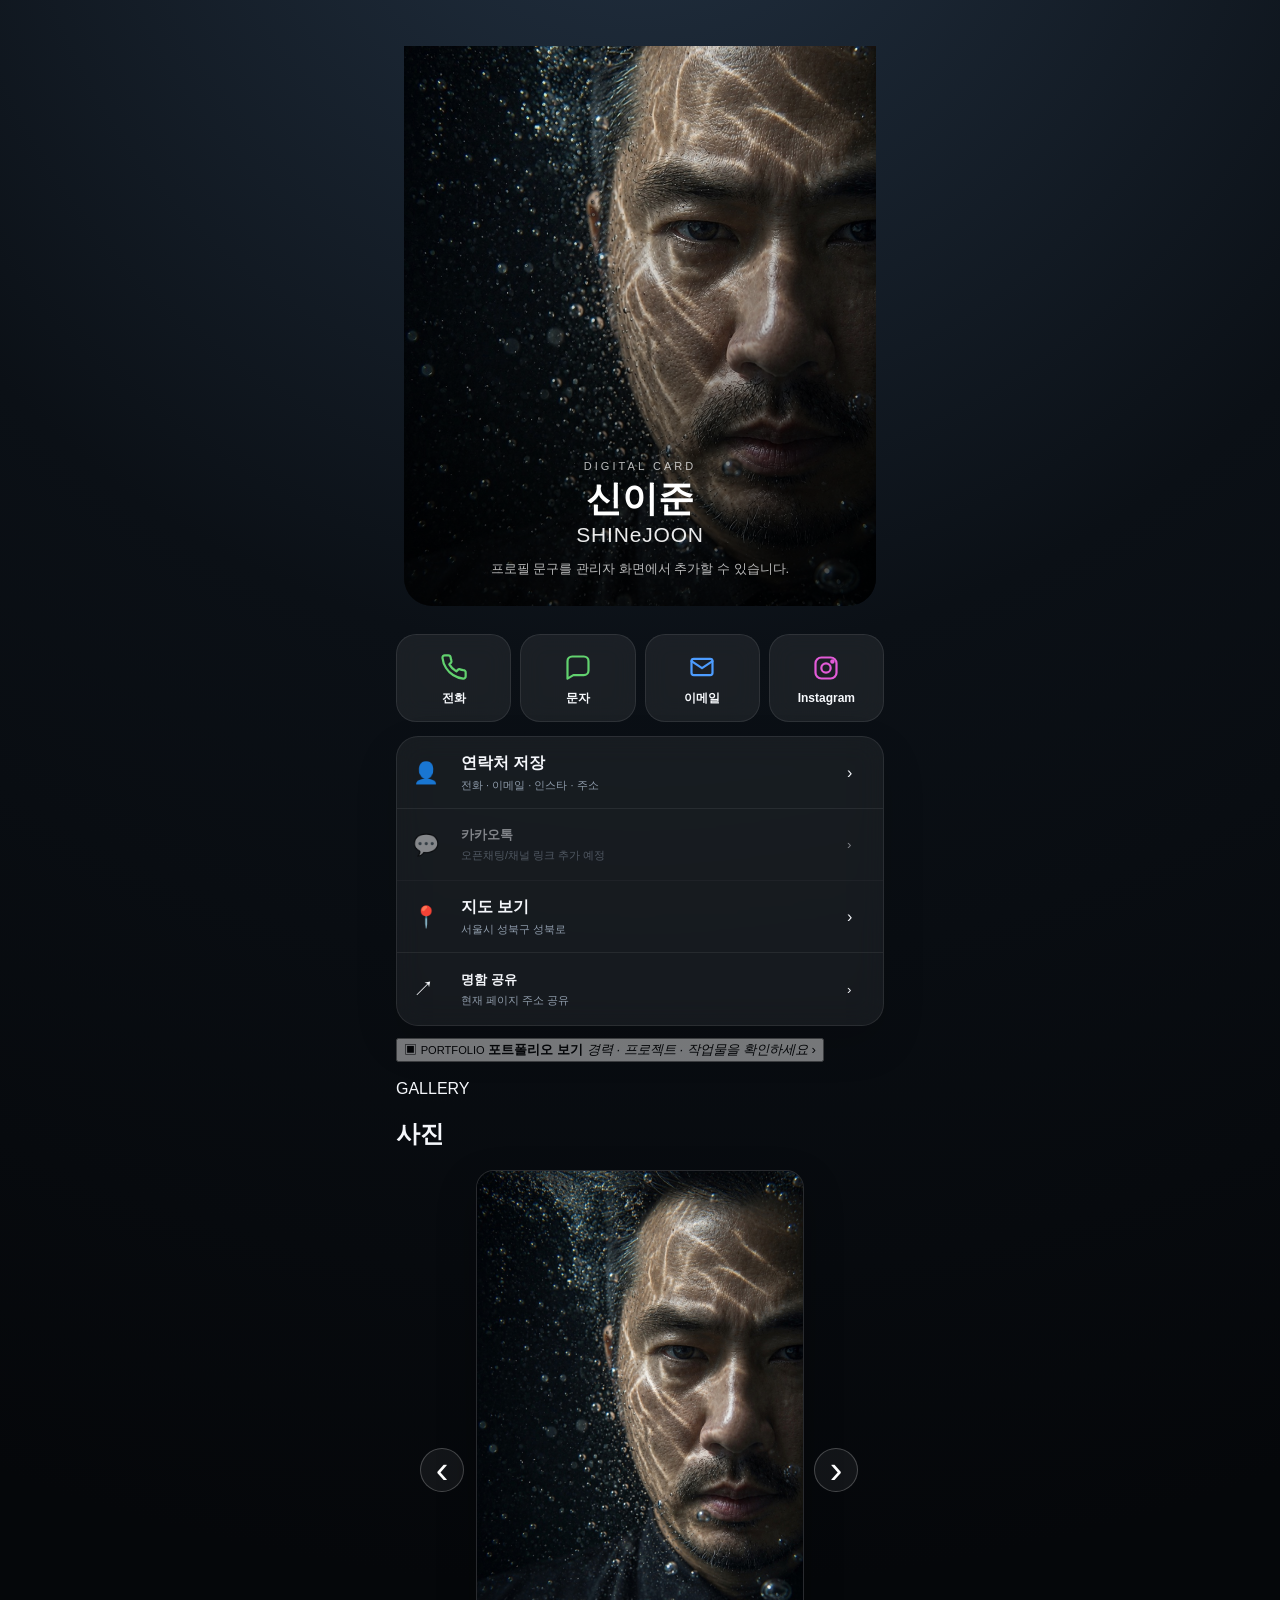
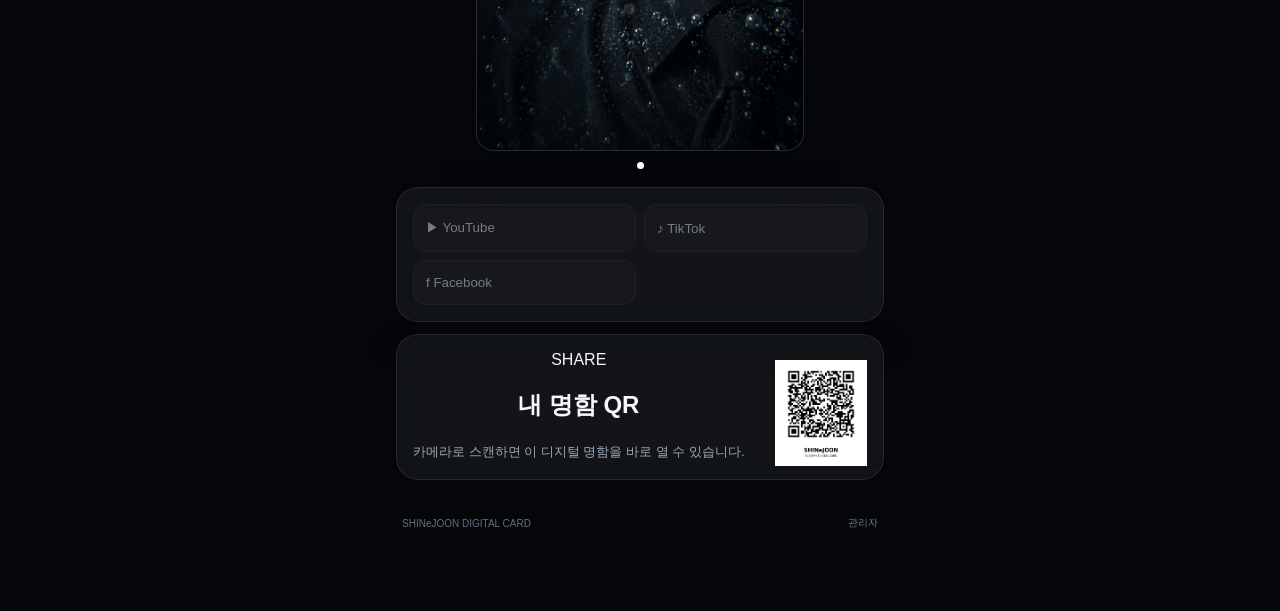
==== index.html @ a38def5a "Update index.html" ====
<!doctype html>
<html lang="ko">
<head>
  <meta charset="utf-8" />
  <meta name="viewport" content="width=device-width,initial-scale=1,viewport-fit=cover" />
  <meta name="theme-color" content="#f5f5f7" />
  <title>SHINeJOON | Digital Card</title>
  <link rel="stylesheet" href="style.css?v=3" />
</head>

<body>
  <main class="shell">

    <!-- HERO -->
    <section class="hero hero-apple">
      <div class="hero-photo">

        <img
          id="profileImage"
          class="profile hero-cover"
          src="profile.jpeg"
          alt="신이준 프로필 사진"
        />

        <div class="hero-overlay"></div>

        <div class="hero-copy">
          <p class="eyebrow">DIGITAL CARD</p>

          <h1 id="displayName">신이준</h1>

          <p id="displaySubName" class="subname">
            SHINeJOON
          </p>

          <p id="displayBio" class="bio">
            프로필 문구를 관리자 화면에서 추가할 수 있습니다.
          </p>
        </div>

      </div>
    </section>


    <!-- QUICK CONTACT -->
    <section class="quick-grid" aria-label="빠른 연락">

      <a class="quick" href="tel:01052227428">
        <span class="quick-icon">
          <svg viewBox="0 0 24 24" aria-hidden="true">
            <path d="M22 16.92v3a2 2 0 0 1-2.18 2 19.79 19.79 0 0 1-8.63-3.07 19.5 19.5 0 0 1-6-6 19.79 19.79 0 0 1-3.07-8.67A2 2 0 0 1 4.11 2h3a2 2 0 0 1 2 1.72c.12.9.33 1.78.62 2.63a2 2 0 0 1-.45 2.11L8 9.73a16 16 0 0 0 6 6l1.27-1.27a2 2 0 0 1 2.11-.45c.85.29 1.73.5 2.63.62A2 2 0 0 1 22 16.92z"/>
          </svg>
        </span>
        <b>전화</b>
      </a>


      <a class="quick" href="sms:01052227428">
        <span class="quick-icon">
          <svg viewBox="0 0 24 24" aria-hidden="true">
            <path d="M21 15a4 4 0 0 1-4 4H8l-5 3V7a4 4 0 0 1 4-4h10a4 4 0 0 1 4 4z"/>
          </svg>
        </span>
        <b>문자</b>
      </a>


      <a class="quick" href="mailto:samuraiscene@gmail.com">
        <span class="quick-icon">
          <svg viewBox="0 0 24 24" aria-hidden="true">
            <rect x="3" y="5" width="18" height="14" rx="2"/>
            <path d="M3 7l9 6 9-6"/>
          </svg>
        </span>
        <b>이메일</b>
      </a>


      <a
        class="quick"
        target="_blank"
        rel="noopener"
        href="https://www.instagram.com/shine_joon"
      >
        <span class="quick-icon">
          <svg viewBox="0 0 24 24" aria-hidden="true">
            <rect x="3" y="3" width="18" height="18" rx="5"/>
            <circle cx="12" cy="12" r="4"/>
            <circle cx="17.5" cy="6.5" r="1"/>
          </svg>
        </span>
        <b>Instagram</b>
      </a>

    </section>


    <!-- MAIN ACTIONS -->
    <section class="card stack">

      <a class="row" href="shinejoon.vcf" download>
        <span class="ico">👤</span>

        <span>
          <b>연락처 저장</b>
          <small>전화 · 이메일 · 인스타 · 주소</small>
        </span>

        <span class="chevron">›</span>
      </a>


      <button
        class="row disabled"
        data-label="카카오톡"
        type="button"
      >
        <span class="ico">💬</span>

        <span>
          <b>카카오톡</b>
          <small>오픈채팅/채널 링크 추가 예정</small>
        </span>

        <span class="chevron">›</span>
      </button>


      <a
        class="row"
        target="_blank"
        rel="noopener"
        href="https://www.google.com/maps/search/?api=1&query=%EC%84%9C%EC%9A%B8%EC%8B%9C+%EC%84%B1%EB%B6%81%EA%B5%AC+%EC%84%B1%EB%B6%81%EB%A1%9C"
      >
        <span class="ico">📍</span>

        <span>
          <b>지도 보기</b>
          <small>서울시 성북구 성북로</small>
        </span>

        <span class="chevron">›</span>
      </a>


      <button
        class="row"
        id="shareBtn"
        type="button"
      >
        <span class="ico">↗︎</span>

        <span>
          <b>명함 공유</b>
          <small>현재 페이지 주소 공유</small>
        </span>

        <span class="chevron">›</span>
      </button>

    </section>


    <!-- PORTFOLIO -->
    <section class="portfolio-section">

      <button
        class="portfolio-cta disabled"
        data-label="포트폴리오"
        type="button"
      >

        <span class="portfolio-icon">
          ▣
        </span>

        <span class="portfolio-copy">
          <small>PORTFOLIO</small>

          <b>포트폴리오 보기</b>

          <em>
            경력 · 프로젝트 · 작업물을 확인하세요
          </em>
        </span>

        <span class="portfolio-arrow">
          ›
        </span>

      </button>

    </section>


    <!-- GALLERY -->
    <section class="gallery-section">

      <div class="section-head">
        <div>
          <span class="section-kicker">
            GALLERY
          </span>

          <h2>사진</h2>
        </div>
      </div>


      <div class="gallery-slider">

        <button
          class="gallery-arrow gallery-prev"
          type="button"
          aria-label="이전 사진"
        >
          ‹
        </button>


        <div class="gallery-frame">

          <img
            id="galleryImage"
            src="profile.jpeg"
            alt="갤러리 사진"
          />

          <div class="gallery-dots">
            <span class="dot active"></span>
          </div>

        </div>


        <button
          class="gallery-arrow gallery-next"
          type="button"
          aria-label="다음 사진"
        >
          ›
        </button>

      </div>

    </section>


    <!-- SNS -->
    <section class="card links">

      <button
        class="mini disabled"
        data-label="YouTube"
        type="button"
      >
        ▶ <span>YouTube</span>
      </button>


      <button
        class="mini disabled"
        data-label="TikTok"
        type="button"
      >
        ♪ <span>TikTok</span>
      </button>


      <button
        class="mini disabled"
        data-label="Facebook"
        type="button"
      >
        f <span>Facebook</span>
      </button>

    </section>


    <!-- QR -->
    <section class="card qr-card">

      <div class="qr-copy">

        <span class="section-kicker">
          SHARE
        </span>

        <h2>내 명함 QR</h2>

        <p class="muted">
          카메라로 스캔하면 이 디지털 명함을 바로 열 수 있습니다.
        </p>

      </div>


      <div
        id="qrBox"
        class="qr-placeholder"
      >

        <img
          src="SHINeJOON_Digital_Card_QR_v2.png"
          alt="SHINeJOON 디지털 명함 QR 코드"
        />

      </div>

    </section>


    <!-- FOOTER -->
    <footer>

      <p>
        SHINeJOON DIGITAL CARD
      </p>

      <a href="admin.html">
        관리자
      </a>

    </footer>

  </main>


  <script src="app.js?v=2"></script>

</body>
</html>
---- style.css ----
*{box-sizing:border-box}html{background:#05070a}body{margin:0;font-family:-apple-system,BlinkMacSystemFont,"Apple SD Gothic Neo","Noto Sans KR",sans-serif;background:radial-gradient(circle at 50% -10%,#233243 0,#0b1016 35%,#05070a 72%);color:#f5f7fb}.shell{width:min(100%,520px);margin:auto;padding:28px 16px 56px}.hero{text-align:center;padding:18px 8px 24px}.profile{width:152px;height:152px;object-fit:cover;border-radius:50%;border:1px solid rgba(255,255,255,.28);box-shadow:0 18px 55px rgba(0,0,0,.5)}.eyebrow{font-size:11px;letter-spacing:.3em;color:#8fa2b6;margin:18px 0 8px}.hero h1{font-size:34px;margin:0;font-weight:800}.subname{font-size:18px;letter-spacing:.04em;margin:4px 0;color:#cbd4df}.bio{font-size:14px;line-height:1.6;color:#9da9b8;margin:12px auto 0;max-width:360px}.quick-grid{display:grid;grid-template-columns:repeat(4,1fr);gap:9px;margin:4px 0 14px}.quick{min-height:78px;text-decoration:none;color:#f7f9fc;background:rgba(255,255,255,.07);border:1px solid rgba(255,255,255,.09);border-radius:18px;display:flex;flex-direction:column;align-items:center;justify-content:center;gap:6px;backdrop-filter:blur(12px)}.quick span{font-size:22px}.quick b{font-size:12px}.card{background:rgba(255,255,255,.055);border:1px solid rgba(255,255,255,.085);border-radius:22px;padding:16px;margin:12px 0;box-shadow:0 18px 42px rgba(0,0,0,.15);backdrop-filter:blur(14px)}.stack{padding:0;overflow:hidden}.row{width:100%;min-height:72px;padding:12px 16px;display:grid;grid-template-columns:38px 1fr 20px;gap:10px;align-items:center;color:#f5f7fb;background:transparent;border:0;border-bottom:1px solid rgba(255,255,255,.07);text-decoration:none;text-align:left}.row:last-child{border-bottom:0}.row small{display:block;margin-top:4px;color:#8e9baa;font-size:11px}.ico{font-size:21px}.disabled{opacity:.48}.section-title{display:flex;gap:8px;align-items:center;margin-bottom:10px}.muted{color:#9ca9b8;font-size:13px;line-height:1.65;margin:0}.gallery{display:grid;grid-template-columns:1.35fr 1fr 1fr;gap:8px}.gallery img,.gallery-add{aspect-ratio:1/1;border-radius:14px;width:100%;object-fit:cover;border:1px solid rgba(255,255,255,.09)}.gallery-add{background:rgba(255,255,255,.035);color:#7e8c9c;font-size:11px;padding:8px}.links{display:grid;grid-template-columns:1fr 1fr;gap:8px}.mini{border:1px solid rgba(255,255,255,.08);background:rgba(255,255,255,.04);color:#e7edf5;border-radius:14px;padding:14px 12px;text-align:left}.qr-card{display:flex;align-items:center;justify-content:space-between;gap:16px}.qr-placeholder{width:92px;height:92px;flex:0 0 92px;border-radius:12px;background:repeating-linear-gradient(45deg,#e9edf2 0 4px,#11161c 4px 8px);display:grid;place-items:center;color:#fff;font-weight:900;text-shadow:0 1px 4px #000}footer{display:flex;align-items:center;justify-content:space-between;color:#647282;font-size:10px;padding:16px 6px}footer a{color:#718296;text-decoration:none}.toast{position:fixed;left:50%;bottom:28px;transform:translateX(-50%);background:#f5f7fb;color:#0b1016;padding:11px 16px;border-radius:999px;font-size:12px;box-shadow:0 12px 32px rgba(0,0,0,.35);z-index:20}
.admin-wrap{width:min(100%,620px);margin:auto;padding:28px 16px 60px}.admin-head{display:flex;align-items:center;justify-content:space-between;margin-bottom:18px}.admin-head a{color:#a9b8c8;text-decoration:none}.form-card{background:#0e141c;border:1px solid #202b37;border-radius:20px;padding:18px}.field{margin-bottom:14px}.field label{display:block;color:#9aabba;font-size:12px;margin-bottom:7px}.field input,.field textarea{width:100%;border:1px solid #263241;background:#090d12;color:#fff;border-radius:12px;padding:13px 14px;font-size:14px}.field textarea{min-height:110px;resize:vertical}.save{width:100%;border:0;border-radius:14px;background:#f5f7fb;color:#06090d;font-weight:800;padding:15px}.notice{font-size:12px;line-height:1.6;color:#8c9aa9;margin-top:14px}
@media(max-width:380px){.shell{padding-left:12px;padding-right:12px}.quick-grid{gap:6px}.quick b{font-size:11px}.profile{width:136px;height:136px}}
.qr-card{
  text-align:center;
}
.qr-placeholder{
  display:flex;
  justify-content:center;
  align-items:center;
  padding:18px 0 6px;
}
.qr-placeholder img{
  display:block;
  width:min(72vw,280px);
  height:auto;
  max-width:100%;
  margin:0 auto;
  border-radius:0;
}
/* ===== NEW GALLERY SLIDER ===== */

.gallery-section{
  margin:18px 0;
  padding:0;
}

.gallery-slider{
  width:100%;
  max-width:440px;
  margin:0 auto;
  display:grid;
  grid-template-columns:46px minmax(0,1fr) 46px;
  align-items:center;
  gap:10px;
}

.gallery-frame{
  width:100%;
  min-width:0;
  text-align:center;
}

.gallery-frame img{
  display:block;
  width:100%;
  height:auto;
  max-height:none;
  object-fit:contain;
  border-radius:18px;
  border:1px solid rgba(255,255,255,.12);
  background:#0b0e12;
  box-shadow:0 16px 38px rgba(0,0,0,.28);
}

.gallery-arrow{
  width:44px;
  height:44px;
  padding:0;
  border-radius:50%;
  border:1px solid rgba(255,255,255,.22);
  background:rgba(255,255,255,.055);
  color:#fff;
  font-size:38px;
  line-height:38px;
  font-weight:300;
  display:flex;
  align-items:center;
  justify-content:center;
  cursor:pointer;
  -webkit-tap-highlight-color:transparent;
}

.gallery-arrow:active{
  transform:scale(.94);
  background:rgba(255,255,255,.12);
}

.gallery-dots{
  display:flex;
  justify-content:center;
  align-items:center;
  gap:8px;
  margin-top:11px;
}

.gallery-dots .dot{
  width:7px;
  height:7px;
  border-radius:50%;
  background:rgba(255,255,255,.28);
}

.gallery-dots .dot.active{
  background:#fff;
}

@media(max-width:380px){
  .gallery-slider{
    grid-template-columns:38px minmax(0,1fr) 38px;
    gap:7px;
  }

  .gallery-arrow{
    width:36px;
    height:36px;
    font-size:31px;
  }
}
/* ===== IOS STYLE HERO ===== */

.hero-ios{
  padding:0;
  margin:0 0 18px;
  text-align:left;
}

.hero-photo{
  position:relative;
  width:100%;
  min-height:560px;
  overflow:hidden;
  border-radius:0 0 28px 28px;
  background:#090b0f;
}

.hero-cover{
  position:absolute;
  inset:0;
  width:100%;
  height:100%;
  object-fit:cover;
  object-position:center 28%;
  border:0;
  border-radius:0;
  box-shadow:none;
}

.hero-overlay{
  position:absolute;
  inset:0;
  background:
    linear-gradient(
      to bottom,
      rgba(0,0,0,.05) 20%,
      rgba(0,0,0,.18) 48%,
      rgba(0,0,0,.76) 100%
    );
}

.hero-copy{
  position:absolute;
  left:24px;
  right:24px;
  bottom:26px;
  z-index:2;
}

.hero-copy .eyebrow{
  margin:0 0 7px;
  color:rgba(255,255,255,.72);
  font-size:11px;
  letter-spacing:.28em;
}

.hero-copy h1{
  margin:0;
  font-size:36px;
  line-height:1.1;
  font-weight:800;
  color:#fff;
}

.hero-copy .subname{
  margin:5px 0 0;
  font-size:21px;
  color:rgba(255,255,255,.92);
}

.hero-copy .bio{
  margin:12px 0 0;
  max-width:100%;
  color:rgba(255,255,255,.72);
  font-size:13px;
}

@media(max-width:380px){
  .hero-photo{
    min-height:510px;
  }

  .hero-copy{
    left:20px;
    right:20px;
    bottom:22px;
  }

  .hero-copy h1{
    font-size:32px;
  }
}
/* ===== IOS STYLE QUICK ICONS ===== */

.quick{
  min-height:88px;
  border-radius:20px;
  background:rgba(255,255,255,.065);
}

.quick-icon{
  width:34px;
  height:34px;
  display:flex;
  align-items:center;
  justify-content:center;
  color:#fff;
  font-size:27px;
  font-weight:300;
  line-height:1;
}

.quick b{
  font-size:12px;
  font-weight:600;
}
.quick-icon svg{
  width:28px;
  height:28px;
  fill:none;
  stroke:currentColor;
  stroke-width:1.9;
  stroke-linecap:round;
  stroke-linejoin:round;
}

.quick:nth-child(1) .quick-icon{color:#62d26f;}
.quick:nth-child(2) .quick-icon{color:#62d26f;}
.quick:nth-child(3) .quick-icon{color:#4d9cff;}
.quick:nth-child(4) .quick-icon{color:#e35bd8;}
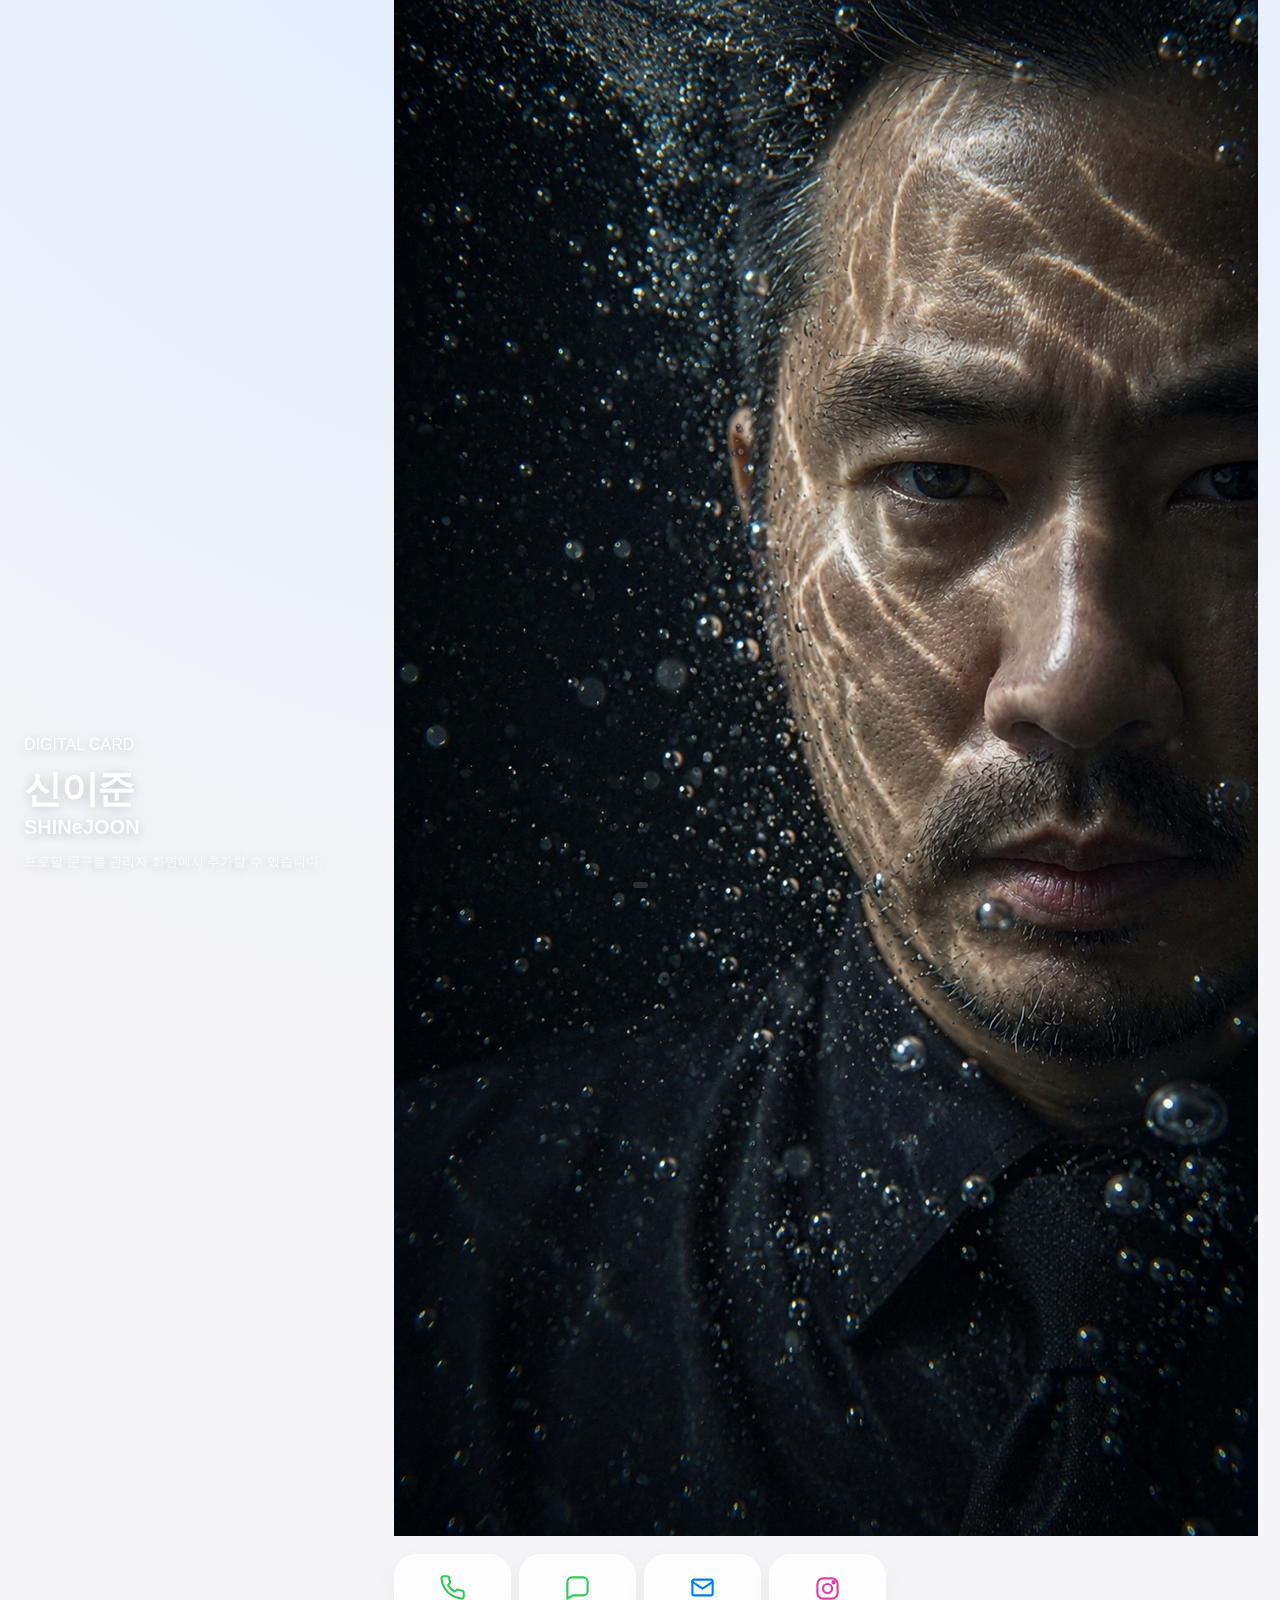
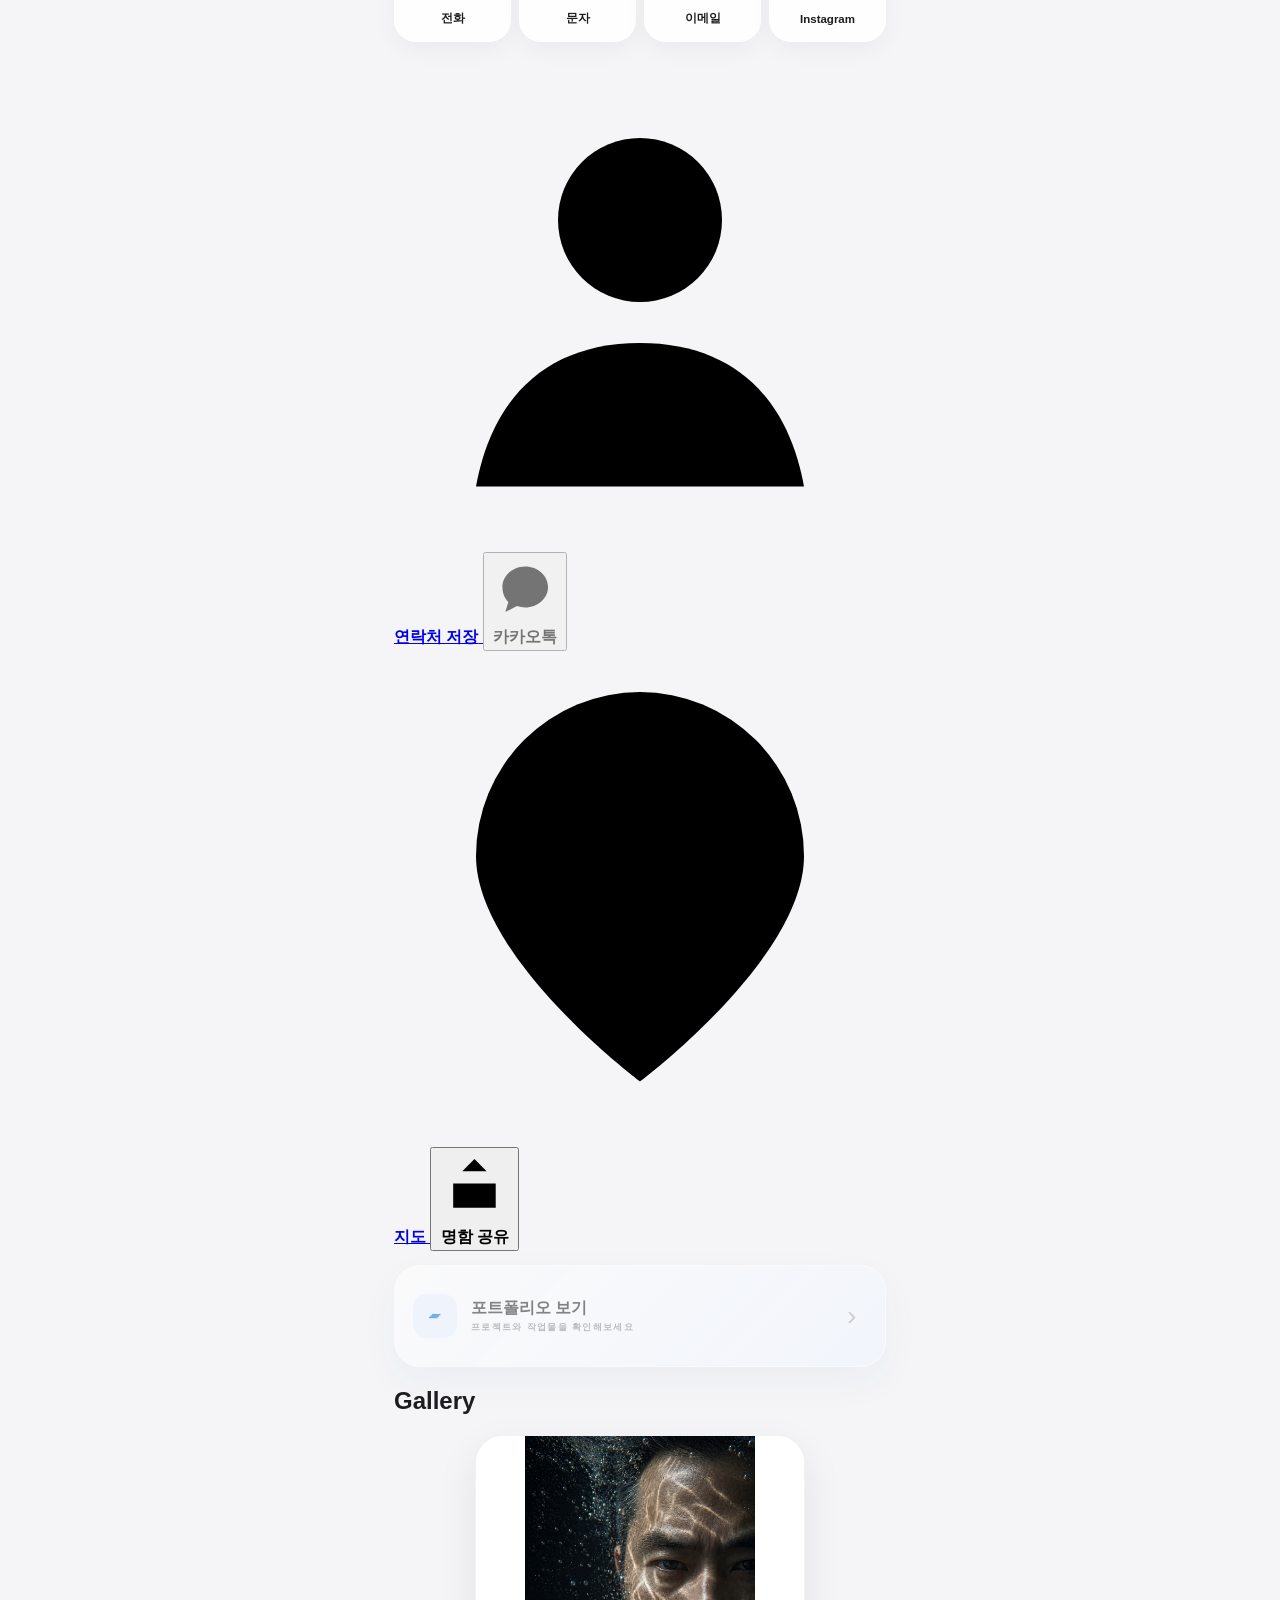
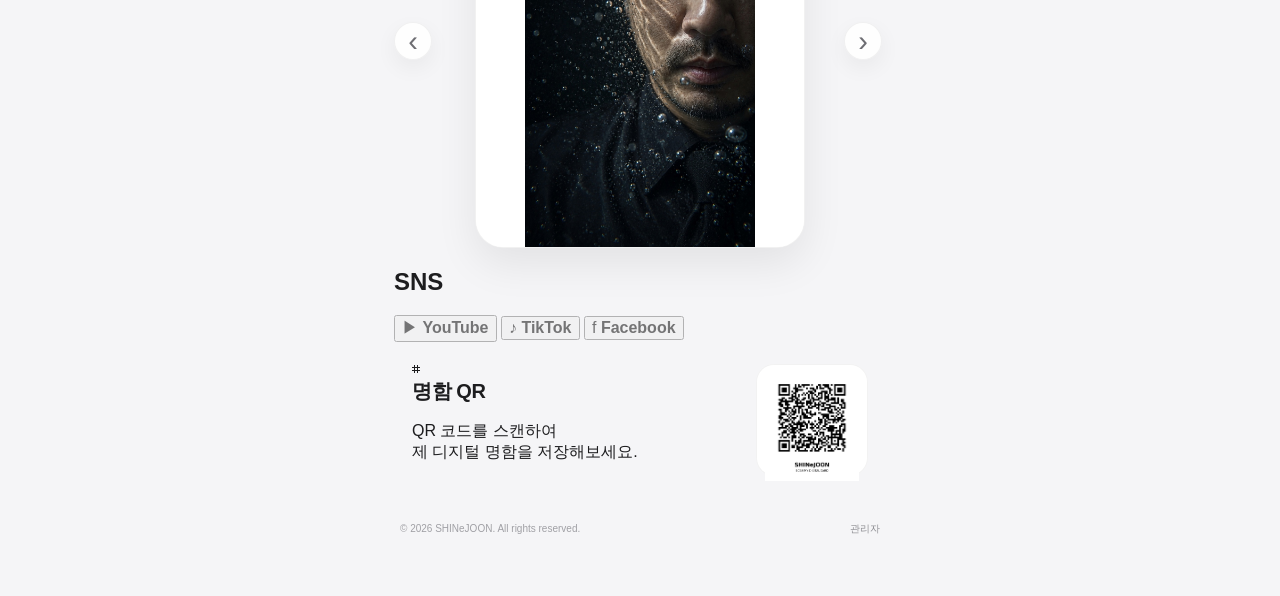
==== commit b79b18cf: "Update index.html" ====
--- a/index.html
+++ b/index.html
@@ -5,46 +5,28 @@
   <meta name="viewport" content="width=device-width,initial-scale=1,viewport-fit=cover" />
   <meta name="theme-color" content="#f5f5f7" />
   <title>SHINeJOON | Digital Card</title>
-  <link rel="stylesheet" href="style.css?v=3" />
+  <link rel="stylesheet" href="style.css?v=4" />
 </head>
 
 <body>
   <main class="shell">
 
-    <!-- HERO -->
-    <section class="hero hero-apple">
-      <div class="hero-photo">
-
-        <img
-          id="profileImage"
-          class="profile hero-cover"
-          src="profile.jpeg"
-          alt="신이준 프로필 사진"
-        />
-
-        <div class="hero-overlay"></div>
-
-        <div class="hero-copy">
-          <p class="eyebrow">DIGITAL CARD</p>
-
-          <h1 id="displayName">신이준</h1>
-
-          <p id="displaySubName" class="subname">
-            SHINeJOON
-          </p>
-
-          <p id="displayBio" class="bio">
-            프로필 문구를 관리자 화면에서 추가할 수 있습니다.
-          </p>
-        </div>
-
-      </div>
-    </section>
-
-
-    <!-- QUICK CONTACT -->
+    <section class="hero-card">
+      <img id="profileImage" class="hero-image" src="profile.jpeg" alt="신이준 프로필 사진" />
+      <div class="hero-wash"></div>
+
+      <div class="hero-copy">
+        <p class="hero-label">DIGITAL CARD</p>
+        <h1 id="displayName">신이준</h1>
+        <p id="displaySubName" class="subname">SHINeJOON</p>
+        <div class="hero-line"></div>
+        <p id="displayBio" class="bio">
+          프로필 문구를 관리자 화면에서 추가할 수 있습니다.
+        </p>
+      </div>
+    </section>
+
     <section class="quick-grid" aria-label="빠른 연락">
-
       <a class="quick" href="tel:01052227428">
         <span class="quick-icon">
           <svg viewBox="0 0 24 24" aria-hidden="true">
@@ -54,7 +36,6 @@
         <b>전화</b>
       </a>
 
-
       <a class="quick" href="sms:01052227428">
         <span class="quick-icon">
           <svg viewBox="0 0 24 24" aria-hidden="true">
@@ -64,7 +45,6 @@
         <b>문자</b>
       </a>
 
-
       <a class="quick" href="mailto:samuraiscene@gmail.com">
         <span class="quick-icon">
           <svg viewBox="0 0 24 24" aria-hidden="true">
@@ -74,7 +54,6 @@
         </span>
         <b>이메일</b>
       </a>
-
 
       <a
         class="quick"
@@ -82,7 +61,7 @@
         rel="noopener"
         href="https://www.instagram.com/shine_joon"
       >
-        <span class="quick-icon">
+        <span class="quick-icon instagram">
           <svg viewBox="0 0 24 24" aria-hidden="true">
             <rect x="3" y="3" width="18" height="18" rx="5"/>
             <circle cx="12" cy="12" r="4"/>
@@ -91,124 +70,78 @@
         </span>
         <b>Instagram</b>
       </a>
-
-    </section>
-
-
-    <!-- MAIN ACTIONS -->
-    <section class="card stack">
-
-      <a class="row" href="shinejoon.vcf" download>
-        <span class="ico">👤</span>
-
-        <span>
-          <b>연락처 저장</b>
-          <small>전화 · 이메일 · 인스타 · 주소</small>
-        </span>
-
-        <span class="chevron">›</span>
-      </a>
-
-
-      <button
-        class="row disabled"
-        data-label="카카오톡"
-        type="button"
-      >
-        <span class="ico">💬</span>
-
-        <span>
-          <b>카카오톡</b>
-          <small>오픈채팅/채널 링크 추가 예정</small>
-        </span>
-
-        <span class="chevron">›</span>
+    </section>
+
+    <section class="utility-card">
+      <a class="utility-item" href="shinejoon.vcf" download>
+        <span class="utility-icon">
+          <svg viewBox="0 0 24 24" aria-hidden="true">
+            <circle cx="12" cy="8" r="4"/>
+            <path d="M4 21c.8-4.4 3.5-7 8-7s7.2 2.6 8 7"/>
+          </svg>
+        </span>
+        <b>연락처 저장</b>
+      </a>
+
+      <button class="utility-item disabled" data-label="카카오톡" type="button">
+        <span class="utility-icon">
+          <svg viewBox="0 0 24 24" aria-hidden="true">
+            <path d="M20 11.2c0 4-3.6 7.2-8 7.2-1 0-2-.2-2.9-.5L5 20l1.1-3.5C4.8 15.2 4 13.3 4 11.2 4 7.2 7.6 4 12 4s8 3.2 8 7.2z"/>
+          </svg>
+        </span>
+        <b>카카오톡</b>
       </button>
 
-
       <a
-        class="row"
+        class="utility-item"
         target="_blank"
         rel="noopener"
         href="https://www.google.com/maps/search/?api=1&query=%EC%84%9C%EC%9A%B8%EC%8B%9C+%EC%84%B1%EB%B6%81%EA%B5%AC+%EC%84%B1%EB%B6%81%EB%A1%9C"
       >
-        <span class="ico">📍</span>
-
-        <span>
-          <b>지도 보기</b>
-          <small>서울시 성북구 성북로</small>
-        </span>
-
-        <span class="chevron">›</span>
-      </a>
-
-
-      <button
-        class="row"
-        id="shareBtn"
-        type="button"
-      >
-        <span class="ico">↗︎</span>
-
-        <span>
-          <b>명함 공유</b>
-          <small>현재 페이지 주소 공유</small>
-        </span>
-
-        <span class="chevron">›</span>
+        <span class="utility-icon">
+          <svg viewBox="0 0 24 24" aria-hidden="true">
+            <path d="M20 10c0 5-8 11-8 11S4 15 4 10a8 8 0 1 1 16 0z"/>
+            <circle cx="12" cy="10" r="2.5"/>
+          </svg>
+        </span>
+        <b>지도</b>
+      </a>
+
+      <button class="utility-item" id="shareBtn" type="button">
+        <span class="utility-icon">
+          <svg viewBox="0 0 24 24" aria-hidden="true">
+            <path d="M12 16V3"/>
+            <path d="M8 7l4-4 4 4"/>
+            <path d="M5 11v8h14v-8"/>
+          </svg>
+        </span>
+        <b>명함 공유</b>
       </button>
-
-    </section>
-
-
-    <!-- PORTFOLIO -->
+    </section>
+
     <section class="portfolio-section">
-
       <button
         class="portfolio-cta disabled"
         data-label="포트폴리오"
         type="button"
       >
-
-        <span class="portfolio-icon">
-          ▣
-        </span>
+        <span class="portfolio-icon">▰</span>
 
         <span class="portfolio-copy">
-          <small>PORTFOLIO</small>
-
           <b>포트폴리오 보기</b>
-
-          <em>
-            경력 · 프로젝트 · 작업물을 확인하세요
-          </em>
-        </span>
-
-        <span class="portfolio-arrow">
-          ›
-        </span>
-
+          <small>프로젝트와 작업물을 확인해보세요</small>
+        </span>
+
+        <span class="portfolio-arrow">›</span>
       </button>
-
-    </section>
-
-
-    <!-- GALLERY -->
-    <section class="gallery-section">
-
-      <div class="section-head">
-        <div>
-          <span class="section-kicker">
-            GALLERY
-          </span>
-
-          <h2>사진</h2>
-        </div>
-      </div>
-
+    </section>
+
+    <section class="gallery-card">
+      <div class="gallery-head">
+        <h2>Gallery</h2>
+      </div>
 
       <div class="gallery-slider">
-
         <button
           class="gallery-arrow gallery-prev"
           type="button"
@@ -217,22 +150,20 @@
           ‹
         </button>
 
-
-        <div class="gallery-frame">
-
-          <img
-            id="galleryImage"
-            src="profile.jpeg"
-            alt="갤러리 사진"
-          />
+        <div class="gallery-stage">
+          <div class="gallery-frame">
+            <img
+              id="galleryImage"
+              src="profile.jpeg"
+              alt="갤러리 사진"
+            />
+          </div>
 
           <div class="gallery-dots">
             <span class="dot active"></span>
           </div>
-
         </div>
 
-
         <button
           class="gallery-arrow gallery-next"
           type="button"
@@ -240,96 +171,72 @@
         >
           ›
         </button>
-
-      </div>
-
-    </section>
-
-
-    <!-- SNS -->
-    <section class="card links">
-
-      <button
-        class="mini disabled"
-        data-label="YouTube"
-        type="button"
-      >
-        ▶ <span>YouTube</span>
-      </button>
-
-
-      <button
-        class="mini disabled"
-        data-label="TikTok"
-        type="button"
-      >
-        ♪ <span>TikTok</span>
-      </button>
-
-
-      <button
-        class="mini disabled"
-        data-label="Facebook"
-        type="button"
-      >
-        f <span>Facebook</span>
-      </button>
-
-    </section>
-
-
-    <!-- QR -->
-    <section class="card qr-card">
-
+      </div>
+    </section>
+
+    <section class="sns-card">
+      <h2>SNS</h2>
+
+      <div class="sns-grid">
+        <button
+          class="sns-item disabled"
+          data-label="YouTube"
+          type="button"
+        >
+          <span class="sns-icon youtube">▶</span>
+          <b>YouTube</b>
+        </button>
+
+        <button
+          class="sns-item disabled"
+          data-label="TikTok"
+          type="button"
+        >
+          <span class="sns-icon tiktok">♪</span>
+          <b>TikTok</b>
+        </button>
+
+        <button
+          class="sns-item disabled"
+          data-label="Facebook"
+          type="button"
+        >
+          <span class="sns-icon facebook">f</span>
+          <b>Facebook</b>
+        </button>
+      </div>
+    </section>
+
+    <section class="qr-card">
       <div class="qr-copy">
-
-        <span class="section-kicker">
-          SHARE
-        </span>
-
-        <h2>내 명함 QR</h2>
-
-        <p class="muted">
-          카메라로 스캔하면 이 디지털 명함을 바로 열 수 있습니다.
-        </p>
-
-      </div>
-
-
-      <div
-        id="qrBox"
-        class="qr-placeholder"
-      >
-
+        <div class="qr-title">
+          <span class="qr-scan">⌗</span>
+
+          <div>
+            <h2>명함 QR</h2>
+            <p>
+              QR 코드를 스캔하여<br>
+              제 디지털 명함을 저장해보세요.
+            </p>
+          </div>
+        </div>
+      </div>
+
+      <div id="qrBox" class="qr-placeholder">
         <img
           src="SHINeJOON_Digital_Card_QR_v2.png"
           alt="SHINeJOON 디지털 명함 QR 코드"
         />
-
-      </div>
-
-    </section>
-
-
-    <!-- FOOTER -->
+      </div>
+    </section>
+
     <footer>
-
-      <p>
-        SHINeJOON DIGITAL CARD
-      </p>
-
-      <a href="admin.html">
-        관리자
-      </a>
-
+      <p>© 2026 SHINeJOON. All rights reserved.</p>
+      <a href="admin.html">관리자</a>
     </footer>
 
   </main>
 
-
   <script src="app.js?v=2"></script>
-
 </body>
 </html>
-
-
--- a/style.css
+++ b/style.css
@@ -1,127 +1,64 @@
-*{box-sizing:border-box}html{background:#05070a}body{margin:0;font-family:-apple-system,BlinkMacSystemFont,"Apple SD Gothic Neo","Noto Sans KR",sans-serif;background:radial-gradient(circle at 50% -10%,#233243 0,#0b1016 35%,#05070a 72%);color:#f5f7fb}.shell{width:min(100%,520px);margin:auto;padding:28px 16px 56px}.hero{text-align:center;padding:18px 8px 24px}.profile{width:152px;height:152px;object-fit:cover;border-radius:50%;border:1px solid rgba(255,255,255,.28);box-shadow:0 18px 55px rgba(0,0,0,.5)}.eyebrow{font-size:11px;letter-spacing:.3em;color:#8fa2b6;margin:18px 0 8px}.hero h1{font-size:34px;margin:0;font-weight:800}.subname{font-size:18px;letter-spacing:.04em;margin:4px 0;color:#cbd4df}.bio{font-size:14px;line-height:1.6;color:#9da9b8;margin:12px auto 0;max-width:360px}.quick-grid{display:grid;grid-template-columns:repeat(4,1fr);gap:9px;margin:4px 0 14px}.quick{min-height:78px;text-decoration:none;color:#f7f9fc;background:rgba(255,255,255,.07);border:1px solid rgba(255,255,255,.09);border-radius:18px;display:flex;flex-direction:column;align-items:center;justify-content:center;gap:6px;backdrop-filter:blur(12px)}.quick span{font-size:22px}.quick b{font-size:12px}.card{background:rgba(255,255,255,.055);border:1px solid rgba(255,255,255,.085);border-radius:22px;padding:16px;margin:12px 0;box-shadow:0 18px 42px rgba(0,0,0,.15);backdrop-filter:blur(14px)}.stack{padding:0;overflow:hidden}.row{width:100%;min-height:72px;padding:12px 16px;display:grid;grid-template-columns:38px 1fr 20px;gap:10px;align-items:center;color:#f5f7fb;background:transparent;border:0;border-bottom:1px solid rgba(255,255,255,.07);text-decoration:none;text-align:left}.row:last-child{border-bottom:0}.row small{display:block;margin-top:4px;color:#8e9baa;font-size:11px}.ico{font-size:21px}.disabled{opacity:.48}.section-title{display:flex;gap:8px;align-items:center;margin-bottom:10px}.muted{color:#9ca9b8;font-size:13px;line-height:1.65;margin:0}.gallery{display:grid;grid-template-columns:1.35fr 1fr 1fr;gap:8px}.gallery img,.gallery-add{aspect-ratio:1/1;border-radius:14px;width:100%;object-fit:cover;border:1px solid rgba(255,255,255,.09)}.gallery-add{background:rgba(255,255,255,.035);color:#7e8c9c;font-size:11px;padding:8px}.links{display:grid;grid-template-columns:1fr 1fr;gap:8px}.mini{border:1px solid rgba(255,255,255,.08);background:rgba(255,255,255,.04);color:#e7edf5;border-radius:14px;padding:14px 12px;text-align:left}.qr-card{display:flex;align-items:center;justify-content:space-between;gap:16px}.qr-placeholder{width:92px;height:92px;flex:0 0 92px;border-radius:12px;background:repeating-linear-gradient(45deg,#e9edf2 0 4px,#11161c 4px 8px);display:grid;place-items:center;color:#fff;font-weight:900;text-shadow:0 1px 4px #000}footer{display:flex;align-items:center;justify-content:space-between;color:#647282;font-size:10px;padding:16px 6px}footer a{color:#718296;text-decoration:none}.toast{position:fixed;left:50%;bottom:28px;transform:translateX(-50%);background:#f5f7fb;color:#0b1016;padding:11px 16px;border-radius:999px;font-size:12px;box-shadow:0 12px 32px rgba(0,0,0,.35);z-index:20}
-.admin-wrap{width:min(100%,620px);margin:auto;padding:28px 16px 60px}.admin-head{display:flex;align-items:center;justify-content:space-between;margin-bottom:18px}.admin-head a{color:#a9b8c8;text-decoration:none}.form-card{background:#0e141c;border:1px solid #202b37;border-radius:20px;padding:18px}.field{margin-bottom:14px}.field label{display:block;color:#9aabba;font-size:12px;margin-bottom:7px}.field input,.field textarea{width:100%;border:1px solid #263241;background:#090d12;color:#fff;border-radius:12px;padding:13px 14px;font-size:14px}.field textarea{min-height:110px;resize:vertical}.save{width:100%;border:0;border-radius:14px;background:#f5f7fb;color:#06090d;font-weight:800;padding:15px}.notice{font-size:12px;line-height:1.6;color:#8c9aa9;margin-top:14px}
-@media(max-width:380px){.shell{padding-left:12px;padding-right:12px}.quick-grid{gap:6px}.quick b{font-size:11px}.profile{width:136px;height:136px}}
-.qr-card{
-  text-align:center;
-}
-.qr-placeholder{
-  display:flex;
-  justify-content:center;
-  align-items:center;
-  padding:18px 0 6px;
-}
-.qr-placeholder img{
-  display:block;
-  width:min(72vw,280px);
-  height:auto;
-  max-width:100%;
-  margin:0 auto;
-  border-radius:0;
-}
-/* ===== NEW GALLERY SLIDER ===== */
-
-.gallery-section{
-  margin:18px 0;
-  padding:0;
-}
-
-.gallery-slider{
-  width:100%;
-  max-width:440px;
-  margin:0 auto;
-  display:grid;
-  grid-template-columns:46px minmax(0,1fr) 46px;
-  align-items:center;
-  gap:10px;
-}
-
-.gallery-frame{
-  width:100%;
-  min-width:0;
-  text-align:center;
-}
-
-.gallery-frame img{
-  display:block;
-  width:100%;
-  height:auto;
-  max-height:none;
-  object-fit:contain;
-  border-radius:18px;
-  border:1px solid rgba(255,255,255,.12);
-  background:#0b0e12;
-  box-shadow:0 16px 38px rgba(0,0,0,.28);
-}
-
-.gallery-arrow{
-  width:44px;
-  height:44px;
-  padding:0;
-  border-radius:50%;
-  border:1px solid rgba(255,255,255,.22);
-  background:rgba(255,255,255,.055);
-  color:#fff;
-  font-size:38px;
-  line-height:38px;
-  font-weight:300;
-  display:flex;
-  align-items:center;
-  justify-content:center;
+*{box-sizing:border-box}
+
+:root{
+  --bg:#f5f5f7;
+  --surface:rgba(255,255,255,.88);
+  --text:#1d1d1f;
+  --sub:#6e6e73;
+  --line:rgba(0,0,0,.07);
+  --shadow:0 12px 38px rgba(0,0,0,.07);
+  --radius:26px;
+}
+
+html{
+  background:var(--bg);
+}
+
+body{
+  margin:0;
+  font-family:-apple-system,BlinkMacSystemFont,"SF Pro Display","Apple SD Gothic Neo","Noto Sans KR",sans-serif;
+  background:
+    radial-gradient(
+      circle at 50% -10%,
+      rgba(214,231,255,.85) 0,
+      rgba(245,245,247,.98) 34%,
+      var(--bg) 68%
+    );
+  color:var(--text);
+  -webkit-font-smoothing:antialiased;
+}
+
+button,
+a{
+  font:inherit;
+}
+
+button{
   cursor:pointer;
-  -webkit-tap-highlight-color:transparent;
-}
-
-.gallery-arrow:active{
-  transform:scale(.94);
-  background:rgba(255,255,255,.12);
-}
-
-.gallery-dots{
-  display:flex;
-  justify-content:center;
-  align-items:center;
-  gap:8px;
-  margin-top:11px;
-}
-
-.gallery-dots .dot{
-  width:7px;
-  height:7px;
-  border-radius:50%;
-  background:rgba(255,255,255,.28);
-}
-
-.gallery-dots .dot.active{
-  background:#fff;
-}
-
-@media(max-width:380px){
-  .gallery-slider{
-    grid-template-columns:38px minmax(0,1fr) 38px;
-    gap:7px;
-  }
-
-  .gallery-arrow{
-    width:36px;
-    height:36px;
-    font-size:31px;
-  }
-}
-/* ===== IOS STYLE HERO ===== */
-
-.hero-ios{
-  padding:0;
-  margin:0 0 18px;
-  text-align:left;
+}
+
+.shell{
+  width:min(100%,520px);
+  margin:auto;
+  padding:0 14px 48px;
+}
+
+
+/* =========================
+   HERO
+========================= */
+
+.hero{
+  margin:0 0 14px;
 }
 
 .hero-photo{
   position:relative;
-  width:100%;
-  min-height:560px;
+  min-height:610px;
   overflow:hidden;
-  border-radius:0 0 28px 28px;
-  background:#090b0f;
+  border-radius:0 0 34px 34px;
+  background:#d8dde4;
+  box-shadow:0 22px 50px rgba(60,78,100,.12);
 }
 
 .hero-cover{
@@ -131,9 +68,6 @@
   height:100%;
   object-fit:cover;
   object-position:center 28%;
-  border:0;
-  border-radius:0;
-  box-shadow:none;
 }
 
 .hero-overlay{
@@ -142,9 +76,10 @@
   background:
     linear-gradient(
       to bottom,
-      rgba(0,0,0,.05) 20%,
-      rgba(0,0,0,.18) 48%,
-      rgba(0,0,0,.76) 100%
+      rgba(255,255,255,.04) 0%,
+      rgba(255,255,255,0) 38%,
+      rgba(10,16,25,.14) 58%,
+      rgba(10,16,25,.74) 100%
     );
 }
 
@@ -152,59 +87,74 @@
   position:absolute;
   left:24px;
   right:24px;
-  bottom:26px;
+  bottom:28px;
   z-index:2;
-}
-
-.hero-copy .eyebrow{
-  margin:0 0 7px;
-  color:rgba(255,255,255,.72);
+  color:#fff;
+  text-shadow:0 2px 12px rgba(0,0,0,.22);
+}
+
+.eyebrow{
+  margin:0 0 8px;
   font-size:11px;
-  letter-spacing:.28em;
+  font-weight:700;
+  letter-spacing:.26em;
+  color:rgba(255,255,255,.78);
 }
 
 .hero-copy h1{
   margin:0;
-  font-size:36px;
-  line-height:1.1;
-  font-weight:800;
-  color:#fff;
-}
-
-.hero-copy .subname{
-  margin:5px 0 0;
-  font-size:21px;
+  font-size:38px;
+  line-height:1.05;
+  letter-spacing:-.035em;
+  font-weight:760;
+}
+
+.subname{
+  margin:6px 0 0;
+  font-size:20px;
+  font-weight:560;
   color:rgba(255,255,255,.92);
 }
 
-.hero-copy .bio{
-  margin:12px 0 0;
-  max-width:100%;
-  color:rgba(255,255,255,.72);
+.bio{
+  margin:13px 0 0;
+  max-width:390px;
   font-size:13px;
-}
-
-@media(max-width:380px){
-  .hero-photo{
-    min-height:510px;
-  }
-
-  .hero-copy{
-    left:20px;
-    right:20px;
-    bottom:22px;
-  }
-
-  .hero-copy h1{
-    font-size:32px;
-  }
-}
-/* ===== IOS STYLE QUICK ICONS ===== */
+  line-height:1.55;
+  color:rgba(255,255,255,.8);
+}
+
+
+/* =========================
+   QUICK CONTACT
+========================= */
+
+.quick-grid{
+  display:grid;
+  grid-template-columns:repeat(4,1fr);
+  gap:8px;
+  margin:14px 0;
+}
 
 .quick{
   min-height:88px;
-  border-radius:20px;
-  background:rgba(255,255,255,.065);
+  text-decoration:none;
+  color:var(--text);
+  background:var(--surface);
+  border:1px solid rgba(255,255,255,.76);
+  border-radius:22px;
+  display:flex;
+  flex-direction:column;
+  align-items:center;
+  justify-content:center;
+  gap:7px;
+  box-shadow:0 8px 24px rgba(0,0,0,.045);
+  backdrop-filter:blur(18px);
+  -webkit-backdrop-filter:blur(18px);
+}
+
+.quick:active{
+  transform:scale(.97);
 }
 
 .quick-icon{
@@ -213,19 +163,11 @@
   display:flex;
   align-items:center;
   justify-content:center;
-  color:#fff;
-  font-size:27px;
-  font-weight:300;
-  line-height:1;
-}
-
-.quick b{
-  font-size:12px;
-  font-weight:600;
-}
+}
+
 .quick-icon svg{
-  width:28px;
-  height:28px;
+  width:27px;
+  height:27px;
   fill:none;
   stroke:currentColor;
   stroke-width:1.9;
@@ -233,7 +175,434 @@
   stroke-linejoin:round;
 }
 
-.quick:nth-child(1) .quick-icon{color:#62d26f;}
-.quick:nth-child(2) .quick-icon{color:#62d26f;}
-.quick:nth-child(3) .quick-icon{color:#4d9cff;}
-.quick:nth-child(4) .quick-icon{color:#e35bd8;}
+.quick b{
+  font-size:11.5px;
+  font-weight:620;
+}
+
+.quick:nth-child(1) .quick-icon,
+.quick:nth-child(2) .quick-icon{
+  color:#34c759;
+}
+
+.quick:nth-child(3) .quick-icon{
+  color:#007aff;
+}
+
+.quick:nth-child(4) .quick-icon{
+  color:#d943a6;
+}
+
+
+/* =========================
+   GENERAL CARD
+========================= */
+
+.card{
+  background:var(--surface);
+  border:1px solid rgba(255,255,255,.82);
+  border-radius:var(--radius);
+  margin:12px 0;
+  box-shadow:var(--shadow);
+  backdrop-filter:blur(18px);
+  -webkit-backdrop-filter:blur(18px);
+}
+
+.stack{
+  overflow:hidden;
+}
+
+.row{
+  width:100%;
+  min-height:72px;
+  padding:12px 16px;
+  display:grid;
+  grid-template-columns:38px 1fr 18px;
+  gap:10px;
+  align-items:center;
+  color:var(--text);
+  background:transparent;
+  border:0;
+  border-bottom:1px solid var(--line);
+  text-decoration:none;
+  text-align:left;
+}
+
+.row:last-child{
+  border-bottom:0;
+}
+
+.row:active{
+  background:rgba(0,0,0,.025);
+}
+
+.row b{
+  font-size:14px;
+  font-weight:650;
+}
+
+.row small{
+  display:block;
+  margin-top:4px;
+  color:var(--sub);
+  font-size:11.5px;
+}
+
+.ico{
+  width:34px;
+  height:34px;
+  display:grid;
+  place-items:center;
+  border-radius:10px;
+  background:#f2f2f7;
+  font-size:18px;
+}
+
+.chevron{
+  font-size:25px;
+  color:#b1b1b6;
+  font-weight:300;
+}
+
+.disabled{
+  opacity:.52;
+}
+
+
+/* =========================
+   PORTFOLIO
+========================= */
+
+.portfolio-section{
+  margin:14px 0;
+}
+
+.portfolio-cta{
+  width:100%;
+  min-height:102px;
+  border:1px solid rgba(255,255,255,.9);
+  border-radius:26px;
+  padding:16px 18px;
+  display:grid;
+  grid-template-columns:46px 1fr 20px;
+  gap:12px;
+  align-items:center;
+  text-align:left;
+  color:var(--text);
+  background:
+    linear-gradient(
+      135deg,
+      rgba(255,255,255,.97),
+      rgba(238,245,255,.95)
+    );
+  box-shadow:0 15px 38px rgba(36,75,120,.09);
+}
+
+.portfolio-icon{
+  width:44px;
+  height:44px;
+  display:grid;
+  place-items:center;
+  border-radius:14px;
+  background:#eaf3ff;
+  color:#0071e3;
+  font-size:23px;
+}
+
+.portfolio-copy{
+  display:flex;
+  flex-direction:column;
+  gap:2px;
+}
+
+.portfolio-copy small{
+  font-size:9px;
+  letter-spacing:.15em;
+  font-weight:700;
+  color:#8a8a8f;
+}
+
+.portfolio-copy b{
+  font-size:16px;
+  font-weight:700;
+}
+
+.portfolio-copy em{
+  margin-top:2px;
+  font-size:11.5px;
+  line-height:1.4;
+  font-style:normal;
+  color:var(--sub);
+}
+
+.portfolio-arrow{
+  font-size:28px;
+  color:#a9abb1;
+  font-weight:300;
+}
+
+
+/* =========================
+   GALLERY
+========================= */
+
+.section-head{
+  padding:12px 6px 9px;
+}
+
+.section-kicker{
+  display:block;
+  font-size:9px;
+  letter-spacing:.18em;
+  font-weight:750;
+  color:#8b8b90;
+  margin-bottom:3px;
+}
+
+.section-head h2,
+.qr-copy h2{
+  margin:0;
+  font-size:20px;
+  letter-spacing:-.02em;
+}
+
+.gallery-section{
+  margin:14px 0;
+  padding:14px 0 16px;
+}
+
+.gallery-slider{
+  width:100%;
+  display:grid;
+  grid-template-columns:42px minmax(0,1fr) 42px;
+  align-items:center;
+  gap:8px;
+}
+
+.gallery-frame{
+  width:min(100%,330px);
+  aspect-ratio:4/5;
+  min-width:0;
+  margin:0 auto;
+  position:relative;
+  border-radius:28px;
+  overflow:hidden;
+  background:#fff;
+  border:1px solid rgba(0,0,0,.055);
+  box-shadow:0 16px 42px rgba(0,0,0,.08);
+  touch-action:pan-y;
+}
+
+.gallery-frame img{
+  display:block;
+  width:100%;
+  height:100%;
+  object-fit:contain;
+  background:#fff;
+}
+
+.gallery-arrow{
+  width:38px;
+  height:38px;
+  padding:0;
+  border-radius:50%;
+  border:1px solid rgba(0,0,0,.055);
+  background:rgba(255,255,255,.88);
+  color:#6e6e73;
+  font-size:29px;
+  font-weight:300;
+  display:flex;
+  align-items:center;
+  justify-content:center;
+  box-shadow:0 8px 22px rgba(0,0,0,.055);
+}
+
+.gallery-arrow:active{
+  transform:scale(.94);
+}
+
+.gallery-dots{
+  position:absolute;
+  left:0;
+  right:0;
+  bottom:12px;
+  display:flex;
+  justify-content:center;
+  align-items:center;
+  gap:6px;
+  z-index:3;
+}
+
+.gallery-dots .dot{
+  width:6px;
+  height:6px;
+  border-radius:50%;
+  background:rgba(60,60,67,.22);
+}
+
+.gallery-dots .dot.active{
+  width:15px;
+  border-radius:99px;
+  background:rgba(60,60,67,.72);
+}
+
+
+/* =========================
+   SNS
+========================= */
+
+.links{
+  display:grid;
+  grid-template-columns:repeat(3,1fr);
+  gap:8px;
+  padding:10px;
+}
+
+.mini{
+  border:0;
+  background:#f6f6f8;
+  color:#3a3a3c;
+  border-radius:16px;
+  padding:14px 10px;
+  text-align:center;
+  font-weight:650;
+}
+
+.mini span{
+  margin-left:4px;
+}
+
+
+/* =========================
+   QR
+========================= */
+
+.qr-card{
+  display:grid;
+  grid-template-columns:1fr 112px;
+  align-items:center;
+  gap:16px;
+  padding:18px;
+}
+
+.qr-copy .muted{
+  margin:8px 0 0;
+  color:var(--sub);
+  font-size:12px;
+  line-height:1.55;
+}
+
+.qr-placeholder{
+  width:112px;
+  height:112px;
+  display:grid;
+  place-items:center;
+  border-radius:18px;
+  background:#fff;
+  padding:9px;
+  box-shadow:inset 0 0 0 1px rgba(0,0,0,.05);
+}
+
+.qr-placeholder img{
+  display:block;
+  width:100%;
+  height:auto;
+}
+
+
+/* =========================
+   FOOTER / TOAST
+========================= */
+
+footer{
+  display:flex;
+  align-items:center;
+  justify-content:space-between;
+  color:#a0a0a5;
+  font-size:10px;
+  padding:16px 6px 4px;
+}
+
+footer a{
+  color:#8d8d92;
+  text-decoration:none;
+}
+
+.toast{
+  position:fixed;
+  left:50%;
+  bottom:28px;
+  transform:translateX(-50%);
+  max-width:calc(100% - 32px);
+  background:rgba(30,30,32,.92);
+  color:#fff;
+  padding:11px 16px;
+  border-radius:999px;
+  font-size:12px;
+  box-shadow:0 12px 32px rgba(0,0,0,.18);
+  z-index:50;
+}
+
+
+/* =========================
+   MOBILE
+========================= */
+
+@media(max-width:380px){
+
+  .shell{
+    padding-left:10px;
+    padding-right:10px;
+  }
+
+  .hero-photo{
+    min-height:550px;
+    border-radius:0 0 30px 30px;
+  }
+
+  .hero-copy{
+    left:20px;
+    right:20px;
+    bottom:23px;
+  }
+
+  .hero-copy h1{
+    font-size:34px;
+  }
+
+  .quick-grid{
+    gap:6px;
+  }
+
+  .quick{
+    min-height:82px;
+  }
+
+  .quick b{
+    font-size:10.5px;
+  }
+
+  .gallery-slider{
+    grid-template-columns:36px minmax(0,1fr) 36px;
+    gap:5px;
+  }
+
+  .gallery-arrow{
+    width:34px;
+    height:34px;
+    font-size:26px;
+  }
+
+  .gallery-frame{
+    width:min(100%,300px);
+  }
+
+  .qr-card{
+    grid-template-columns:1fr 100px;
+  }
+
+  .qr-placeholder{
+    width:100px;
+    height:100px;
+  }
+}
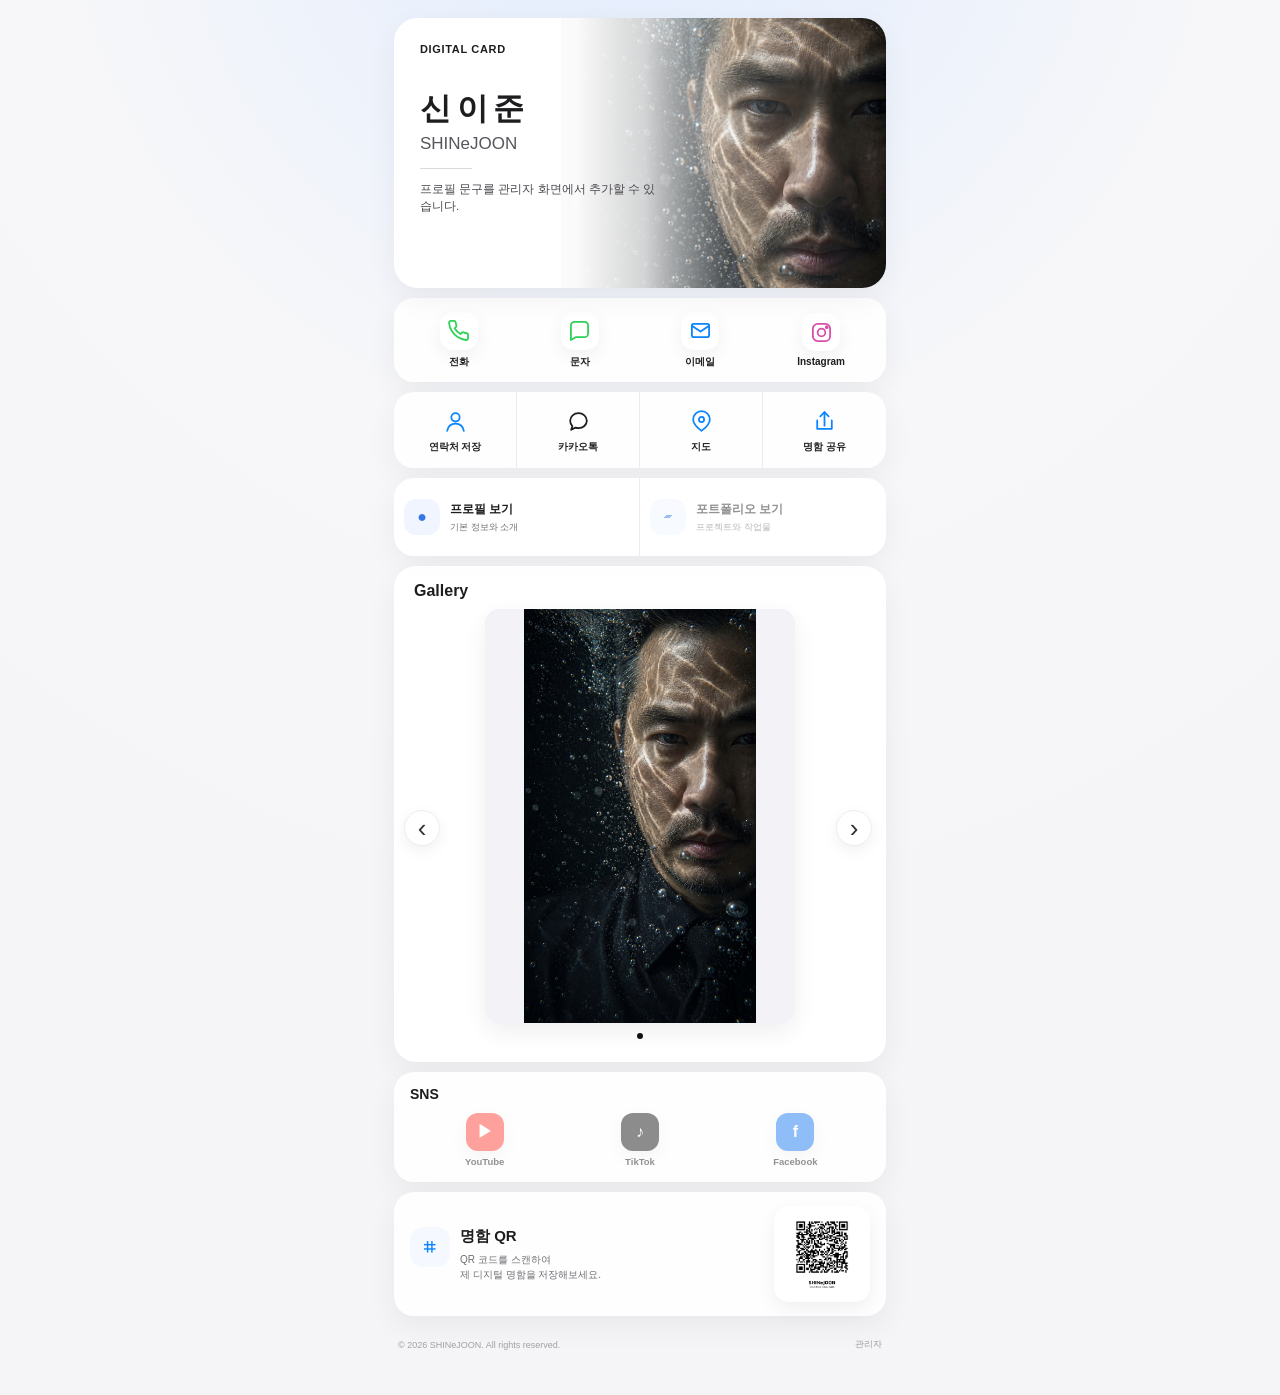
==== commit 9f3db0a9: "Update index.html" ====
--- a/index.html
+++ b/index.html
@@ -5,7 +5,7 @@
   <meta name="viewport" content="width=device-width,initial-scale=1,viewport-fit=cover" />
   <meta name="theme-color" content="#f5f5f7" />
   <title>SHINeJOON | Digital Card</title>
-  <link rel="stylesheet" href="style.css?v=4" />
+  <link rel="stylesheet" href="style.css?v=5" />
 </head>
 
 <body>
@@ -83,14 +83,19 @@
         <b>연락처 저장</b>
       </a>
 
-      <button class="utility-item disabled" data-label="카카오톡" type="button">
-        <span class="utility-icon">
+      <a
+        class="utility-item"
+        target="_blank"
+        rel="noopener"
+        href="https://open.kakao.com/o/s78rbMLi"
+      >
+        <span class="utility-icon kakao-icon">
           <svg viewBox="0 0 24 24" aria-hidden="true">
             <path d="M20 11.2c0 4-3.6 7.2-8 7.2-1 0-2-.2-2.9-.5L5 20l1.1-3.5C4.8 15.2 4 13.3 4 11.2 4 7.2 7.6 4 12 4s8 3.2 8 7.2z"/>
           </svg>
         </span>
         <b>카카오톡</b>
-      </button>
+      </a>
 
       <a
         class="utility-item"
@@ -119,20 +124,25 @@
       </button>
     </section>
 
-    <section class="portfolio-section">
+    <section class="detail-switch-card">
+      <button class="detail-switch profile-open-btn" id="profileOpenBtn" type="button">
+        <span class="detail-switch-icon">●</span>
+        <span>
+          <b>프로필 보기</b>
+          <small>기본 정보와 소개</small>
+        </span>
+      </button>
+
       <button
-        class="portfolio-cta disabled"
+        class="detail-switch portfolio-open-btn disabled"
         data-label="포트폴리오"
         type="button"
       >
-        <span class="portfolio-icon">▰</span>
-
-        <span class="portfolio-copy">
+        <span class="detail-switch-icon">▰</span>
+        <span>
           <b>포트폴리오 보기</b>
-          <small>프로젝트와 작업물을 확인해보세요</small>
-        </span>
-
-        <span class="portfolio-arrow">›</span>
+          <small>프로젝트와 작업물</small>
+        </span>
       </button>
     </section>
 
@@ -237,6 +247,67 @@
 
   </main>
 
+  <div class="profile-modal" id="profileModal" aria-hidden="true">
+    <div class="profile-modal-backdrop" id="profileModalBackdrop"></div>
+
+    <div class="profile-modal-panel">
+      <button
+        class="profile-modal-close"
+        id="profileCloseBtn"
+        type="button"
+        aria-label="프로필 닫기"
+      >
+        ×
+      </button>
+
+      <img
+        class="profile-modal-image"
+        src="profile.jpeg"
+        alt="신이준 프로필 사진"
+      />
+
+      <div class="profile-modal-copy">
+        <p class="profile-modal-label">PROFILE</p>
+        <h2>신이준</h2>
+        <p class="profile-modal-sub">SHINeJOON</p>
+        <p class="profile-modal-bio" id="profileModalBio">
+          프로필 상세 정보가 표시됩니다.
+        </p>
+      </div>
+    </div>
+  </div>
+
   <script src="app.js?v=2"></script>
+
+  <script>
+    const profileOpenBtn = document.getElementById('profileOpenBtn');
+    const profileModal = document.getElementById('profileModal');
+    const profileCloseBtn = document.getElementById('profileCloseBtn');
+    const profileModalBackdrop = document.getElementById('profileModalBackdrop');
+    const profileModalBio = document.getElementById('profileModalBio');
+
+    function openProfileModal() {
+      const currentBio = document.getElementById('displayBio')?.textContent?.trim();
+
+      if (profileModalBio && currentBio) {
+        profileModalBio.textContent = currentBio;
+      }
+
+      profileModal?.classList.add('show');
+      profileModal?.setAttribute('aria-hidden', 'false');
+      document.body.classList.add('modal-open');
+    }
+
+    function closeProfileModal() {
+      profileModal?.classList.remove('show');
+      profileModal?.setAttribute('aria-hidden', 'true');
+      document.body.classList.remove('modal-open');
+    }
+
+    profileOpenBtn?.addEventListener('click', openProfileModal);
+    profileCloseBtn?.addEventListener('click', closeProfileModal);
+    profileModalBackdrop?.addEventListener('click', closeProfileModal);
+  </script>
+
 </body>
 </html>
--- a/style.css
+++ b/style.css
@@ -1,13 +1,15 @@
-*{box-sizing:border-box}
+*{
+  box-sizing:border-box;
+}
 
 :root{
   --bg:#f5f5f7;
-  --surface:rgba(255,255,255,.88);
+  --card:#ffffff;
   --text:#1d1d1f;
   --sub:#6e6e73;
-  --line:rgba(0,0,0,.07);
-  --shadow:0 12px 38px rgba(0,0,0,.07);
-  --radius:26px;
+  --line:#ececf0;
+  --blue:#0a84ff;
+  --shadow:0 10px 30px rgba(0,0,0,.055);
 }
 
 html{
@@ -16,16 +18,26 @@
 
 body{
   margin:0;
-  font-family:-apple-system,BlinkMacSystemFont,"SF Pro Display","Apple SD Gothic Neo","Noto Sans KR",sans-serif;
+  color:var(--text);
   background:
     radial-gradient(
       circle at 50% -10%,
-      rgba(214,231,255,.85) 0,
-      rgba(245,245,247,.98) 34%,
-      var(--bg) 68%
+      rgba(223,235,255,.9) 0,
+      rgba(247,247,249,.98) 36%,
+      var(--bg) 70%
     );
-  color:var(--text);
+  font-family:
+    -apple-system,
+    BlinkMacSystemFont,
+    "SF Pro Display",
+    "Apple SD Gothic Neo",
+    "Noto Sans KR",
+    sans-serif;
   -webkit-font-smoothing:antialiased;
+}
+
+body.modal-open{
+  overflow:hidden;
 }
 
 button,
@@ -39,8 +51,8 @@
 
 .shell{
   width:min(100%,520px);
-  margin:auto;
-  padding:0 14px 48px;
+  margin:0 auto;
+  padding:18px 14px 44px;
 }
 
 
@@ -48,80 +60,79 @@
    HERO
 ========================= */
 
-.hero{
-  margin:0 0 14px;
-}
-
-.hero-photo{
+.hero-card{
   position:relative;
-  min-height:610px;
+  height:270px;
   overflow:hidden;
-  border-radius:0 0 34px 34px;
-  background:#d8dde4;
-  box-shadow:0 22px 50px rgba(60,78,100,.12);
-}
-
-.hero-cover{
+  border-radius:24px;
+  background:#eef3f8;
+  box-shadow:var(--shadow);
+}
+
+.hero-image{
   position:absolute;
-  inset:0;
-  width:100%;
+  inset:0 0 0 auto;
+  width:66%;
   height:100%;
   object-fit:cover;
-  object-position:center 28%;
-}
-
-.hero-overlay{
+  object-position:center 30%;
+}
+
+.hero-wash{
   position:absolute;
   inset:0;
   background:
     linear-gradient(
-      to bottom,
-      rgba(255,255,255,.04) 0%,
-      rgba(255,255,255,0) 38%,
-      rgba(10,16,25,.14) 58%,
-      rgba(10,16,25,.74) 100%
+      90deg,
+      rgba(255,255,255,.99) 0%,
+      rgba(255,255,255,.98) 37%,
+      rgba(255,255,255,.82) 51%,
+      rgba(255,255,255,.18) 70%,
+      rgba(255,255,255,0) 100%
     );
 }
 
 .hero-copy{
   position:absolute;
-  left:24px;
-  right:24px;
-  bottom:28px;
+  left:26px;
+  top:25px;
+  width:49%;
   z-index:2;
-  color:#fff;
-  text-shadow:0 2px 12px rgba(0,0,0,.22);
-}
-
-.eyebrow{
-  margin:0 0 8px;
+}
+
+.hero-label{
+  margin:0 0 38px;
   font-size:11px;
-  font-weight:700;
-  letter-spacing:.26em;
-  color:rgba(255,255,255,.78);
+  letter-spacing:.06em;
+  font-weight:650;
 }
 
 .hero-copy h1{
   margin:0;
-  font-size:38px;
+  font-size:31px;
   line-height:1.05;
-  letter-spacing:-.035em;
+  letter-spacing:.18em;
   font-weight:760;
 }
 
 .subname{
-  margin:6px 0 0;
-  font-size:20px;
-  font-weight:560;
-  color:rgba(255,255,255,.92);
+  margin:8px 0 0;
+  font-size:17px;
+  color:#55565b;
+}
+
+.hero-line{
+  width:52px;
+  height:1px;
+  margin:14px 0 12px;
+  background:#d9d9de;
 }
 
 .bio{
-  margin:13px 0 0;
-  max-width:390px;
-  font-size:13px;
+  margin:0;
+  font-size:11.5px;
   line-height:1.55;
-  color:rgba(255,255,255,.8);
+  color:#4a4a4f;
 }
 
 
@@ -132,42 +143,38 @@
 .quick-grid{
   display:grid;
   grid-template-columns:repeat(4,1fr);
-  gap:8px;
-  margin:14px 0;
+  gap:5px;
+  margin:10px 0;
+  padding:8px 7px;
+  border-radius:20px;
+  background:rgba(255,255,255,.92);
+  box-shadow:var(--shadow);
 }
 
 .quick{
-  min-height:88px;
+  min-height:68px;
+  color:var(--text);
   text-decoration:none;
-  color:var(--text);
-  background:var(--surface);
-  border:1px solid rgba(255,255,255,.76);
-  border-radius:22px;
   display:flex;
   flex-direction:column;
   align-items:center;
   justify-content:center;
-  gap:7px;
-  box-shadow:0 8px 24px rgba(0,0,0,.045);
-  backdrop-filter:blur(18px);
-  -webkit-backdrop-filter:blur(18px);
-}
-
-.quick:active{
-  transform:scale(.97);
+  gap:5px;
 }
 
 .quick-icon{
-  width:34px;
-  height:34px;
-  display:flex;
-  align-items:center;
-  justify-content:center;
+  width:38px;
+  height:38px;
+  border-radius:13px;
+  display:grid;
+  place-items:center;
+  background:#fff;
+  box-shadow:0 6px 18px rgba(0,0,0,.055);
 }
 
 .quick-icon svg{
-  width:27px;
-  height:27px;
+  width:23px;
+  height:23px;
   fill:none;
   stroke:currentColor;
   stroke-width:1.9;
@@ -175,275 +182,244 @@
   stroke-linejoin:round;
 }
 
-.quick b{
-  font-size:11.5px;
-  font-weight:620;
-}
-
 .quick:nth-child(1) .quick-icon,
 .quick:nth-child(2) .quick-icon{
-  color:#34c759;
+  color:#30d158;
 }
 
 .quick:nth-child(3) .quick-icon{
-  color:#007aff;
+  color:#0a84ff;
 }
 
 .quick:nth-child(4) .quick-icon{
-  color:#d943a6;
-}
-
-
-/* =========================
-   GENERAL CARD
-========================= */
-
-.card{
-  background:var(--surface);
-  border:1px solid rgba(255,255,255,.82);
-  border-radius:var(--radius);
-  margin:12px 0;
+  color:#d94fa8;
+}
+
+.quick b{
+  font-size:10px;
+  font-weight:620;
+}
+
+
+/* =========================
+   UTILITY
+========================= */
+
+.utility-card{
+  display:grid;
+  grid-template-columns:repeat(4,1fr);
+  overflow:hidden;
+  margin:10px 0;
+  border-radius:20px;
+  background:rgba(255,255,255,.94);
   box-shadow:var(--shadow);
-  backdrop-filter:blur(18px);
-  -webkit-backdrop-filter:blur(18px);
-}
-
-.stack{
-  overflow:hidden;
-}
-
-.row{
-  width:100%;
-  min-height:72px;
-  padding:12px 16px;
-  display:grid;
-  grid-template-columns:38px 1fr 18px;
-  gap:10px;
-  align-items:center;
+}
+
+.utility-item{
+  min-height:76px;
+  padding:8px 3px;
+  border:0;
+  border-right:1px solid var(--line);
   color:var(--text);
   background:transparent;
+  text-decoration:none;
+  display:flex;
+  flex-direction:column;
+  align-items:center;
+  justify-content:center;
+  gap:5px;
+}
+
+.utility-item:last-child{
+  border-right:0;
+}
+
+.utility-icon{
+  width:29px;
+  height:29px;
+  display:grid;
+  place-items:center;
+  color:#0a84ff;
+}
+
+.utility-icon svg{
+  width:25px;
+  height:25px;
+  fill:none;
+  stroke:currentColor;
+  stroke-width:1.7;
+  stroke-linecap:round;
+  stroke-linejoin:round;
+}
+
+.kakao-icon{
+  color:#1d1d1f;
+}
+
+.utility-item b{
+  font-size:9.5px;
+  white-space:nowrap;
+}
+
+
+/* =========================
+   PROFILE + PORTFOLIO
+========================= */
+
+.detail-switch-card{
+  display:grid;
+  grid-template-columns:1fr 1fr;
+  overflow:hidden;
+  margin:10px 0;
+  border-radius:20px;
+  background:#fff;
+  box-shadow:var(--shadow);
+}
+
+.detail-switch{
+  min-height:78px;
+  padding:12px 10px;
   border:0;
-  border-bottom:1px solid var(--line);
-  text-decoration:none;
+  color:var(--text);
+  background:transparent;
+  display:grid;
+  grid-template-columns:38px 1fr;
+  gap:8px;
+  align-items:center;
   text-align:left;
 }
 
-.row:last-child{
-  border-bottom:0;
-}
-
-.row:active{
-  background:rgba(0,0,0,.025);
-}
-
-.row b{
-  font-size:14px;
-  font-weight:650;
-}
-
-.row small{
-  display:block;
-  margin-top:4px;
+.detail-switch:first-child{
+  border-right:1px solid var(--line);
+}
+
+.detail-switch-icon{
+  width:36px;
+  height:36px;
+  border-radius:12px;
+  display:grid;
+  place-items:center;
+  color:#3578e5;
+  background:#f0f5ff;
+  font-size:16px;
+}
+
+.detail-switch > span:last-child{
+  min-width:0;
+  display:flex;
+  flex-direction:column;
+  gap:3px;
+}
+
+.detail-switch b{
+  font-size:12px;
+  font-weight:680;
+  white-space:nowrap;
+}
+
+.detail-switch small{
+  font-size:9px;
   color:var(--sub);
-  font-size:11.5px;
-}
-
-.ico{
-  width:34px;
-  height:34px;
-  display:grid;
-  place-items:center;
-  border-radius:10px;
-  background:#f2f2f7;
-  font-size:18px;
-}
-
-.chevron{
-  font-size:25px;
-  color:#b1b1b6;
-  font-weight:300;
-}
-
-.disabled{
-  opacity:.52;
-}
-
-
-/* =========================
-   PORTFOLIO
-========================= */
-
-.portfolio-section{
-  margin:14px 0;
-}
-
-.portfolio-cta{
-  width:100%;
-  min-height:102px;
-  border:1px solid rgba(255,255,255,.9);
-  border-radius:26px;
-  padding:16px 18px;
-  display:grid;
-  grid-template-columns:46px 1fr 20px;
-  gap:12px;
-  align-items:center;
-  text-align:left;
-  color:var(--text);
-  background:
-    linear-gradient(
-      135deg,
-      rgba(255,255,255,.97),
-      rgba(238,245,255,.95)
-    );
-  box-shadow:0 15px 38px rgba(36,75,120,.09);
-}
-
-.portfolio-icon{
-  width:44px;
-  height:44px;
-  display:grid;
-  place-items:center;
-  border-radius:14px;
-  background:#eaf3ff;
-  color:#0071e3;
-  font-size:23px;
-}
-
-.portfolio-copy{
-  display:flex;
-  flex-direction:column;
-  gap:2px;
-}
-
-.portfolio-copy small{
-  font-size:9px;
-  letter-spacing:.15em;
-  font-weight:700;
-  color:#8a8a8f;
-}
-
-.portfolio-copy b{
+  white-space:nowrap;
+}
+
+.portfolio-open-btn.disabled{
+  opacity:.48;
+}
+
+
+/* =========================
+   GALLERY
+========================= */
+
+.gallery-card{
+  margin:10px 0;
+  padding:16px 10px 14px;
+  border-radius:22px;
+  background:rgba(255,255,255,.96);
+  box-shadow:var(--shadow);
+}
+
+.gallery-head{
+  display:flex;
+  justify-content:space-between;
+  align-items:center;
+  margin:0 10px 8px;
+}
+
+.gallery-head h2{
+  margin:0;
   font-size:16px;
   font-weight:700;
 }
 
-.portfolio-copy em{
-  margin-top:2px;
-  font-size:11.5px;
-  line-height:1.4;
-  font-style:normal;
-  color:var(--sub);
-}
-
-.portfolio-arrow{
-  font-size:28px;
-  color:#a9abb1;
-  font-weight:300;
-}
-
-
-/* =========================
-   GALLERY
-========================= */
-
-.section-head{
-  padding:12px 6px 9px;
-}
-
-.section-kicker{
-  display:block;
-  font-size:9px;
-  letter-spacing:.18em;
-  font-weight:750;
-  color:#8b8b90;
-  margin-bottom:3px;
-}
-
-.section-head h2,
-.qr-copy h2{
-  margin:0;
-  font-size:20px;
-  letter-spacing:-.02em;
-}
-
-.gallery-section{
-  margin:14px 0;
-  padding:14px 0 16px;
-}
-
 .gallery-slider{
-  width:100%;
-  display:grid;
-  grid-template-columns:42px minmax(0,1fr) 42px;
-  align-items:center;
-  gap:8px;
+  display:grid;
+  grid-template-columns:40px minmax(0,1fr) 40px;
+  align-items:center;
+  gap:4px;
+  min-height:440px;
+}
+
+.gallery-stage{
+  min-width:0;
+  display:flex;
+  flex-direction:column;
+  align-items:center;
+  justify-content:center;
 }
 
 .gallery-frame{
-  width:min(100%,330px);
-  aspect-ratio:4/5;
-  min-width:0;
-  margin:0 auto;
-  position:relative;
-  border-radius:28px;
+  width:min(100%,310px);
+  aspect-ratio:3/4;
   overflow:hidden;
-  background:#fff;
-  border:1px solid rgba(0,0,0,.055);
-  box-shadow:0 16px 42px rgba(0,0,0,.08);
+  border-radius:15px;
+  background:#f2f2f7;
   touch-action:pan-y;
+  box-shadow:0 9px 24px rgba(0,0,0,.065);
 }
 
 .gallery-frame img{
-  display:block;
   width:100%;
   height:100%;
+  display:block;
   object-fit:contain;
+  background:#f2f2f7;
+}
+
+.gallery-arrow{
+  width:36px;
+  height:36px;
+  padding:0;
+  border:1px solid #ededf1;
+  border-radius:50%;
+  color:#343439;
   background:#fff;
-}
-
-.gallery-arrow{
-  width:38px;
-  height:38px;
-  padding:0;
-  border-radius:50%;
-  border:1px solid rgba(0,0,0,.055);
-  background:rgba(255,255,255,.88);
-  color:#6e6e73;
-  font-size:29px;
-  font-weight:300;
-  display:flex;
-  align-items:center;
+  display:grid;
+  place-items:center;
+  font-size:26px;
+  line-height:1;
+  box-shadow:0 5px 16px rgba(0,0,0,.06);
+}
+
+.gallery-dots{
+  min-height:14px;
+  margin-top:10px;
+  display:flex;
+  flex-wrap:wrap;
   justify-content:center;
-  box-shadow:0 8px 22px rgba(0,0,0,.055);
-}
-
-.gallery-arrow:active{
-  transform:scale(.94);
-}
-
-.gallery-dots{
-  position:absolute;
-  left:0;
-  right:0;
-  bottom:12px;
-  display:flex;
-  justify-content:center;
-  align-items:center;
   gap:6px;
-  z-index:3;
 }
 
 .gallery-dots .dot{
   width:6px;
   height:6px;
   border-radius:50%;
-  background:rgba(60,60,67,.22);
+  background:#dedee3;
 }
 
 .gallery-dots .dot.active{
-  width:15px;
-  border-radius:99px;
-  background:rgba(60,60,67,.72);
+  background:#111;
 }
 
 
@@ -451,25 +427,64 @@
    SNS
 ========================= */
 
-.links{
+.sns-card{
+  margin:10px 0;
+  padding:14px 16px;
+  border-radius:20px;
+  background:rgba(255,255,255,.94);
+  box-shadow:var(--shadow);
+}
+
+.sns-card h2{
+  margin:0 0 10px;
+  font-size:14px;
+}
+
+.sns-grid{
   display:grid;
   grid-template-columns:repeat(3,1fr);
-  gap:8px;
-  padding:10px;
-}
-
-.mini{
+  gap:6px;
+}
+
+.sns-item{
   border:0;
-  background:#f6f6f8;
-  color:#3a3a3c;
-  border-radius:16px;
-  padding:14px 10px;
-  text-align:center;
-  font-weight:650;
-}
-
-.mini span{
-  margin-left:4px;
+  background:transparent;
+  color:var(--text);
+  display:flex;
+  flex-direction:column;
+  align-items:center;
+  gap:5px;
+}
+
+.sns-icon{
+  width:38px;
+  height:38px;
+  border-radius:12px;
+  display:grid;
+  place-items:center;
+  color:#fff;
+  font-weight:800;
+  box-shadow:0 6px 16px rgba(0,0,0,.07);
+}
+
+.youtube{
+  background:#ff3b30;
+}
+
+.tiktok{
+  background:#111;
+}
+
+.facebook{
+  background:#1877f2;
+}
+
+.sns-item b{
+  font-size:9.5px;
+}
+
+.disabled{
+  opacity:.48;
 }
 
 
@@ -478,55 +493,187 @@
 ========================= */
 
 .qr-card{
-  display:grid;
-  grid-template-columns:1fr 112px;
-  align-items:center;
-  gap:16px;
-  padding:18px;
-}
-
-.qr-copy .muted{
-  margin:8px 0 0;
+  margin:10px 0;
+  padding:14px 16px;
+  min-height:116px;
+  border-radius:20px;
+  background:rgba(255,255,255,.94);
+  box-shadow:var(--shadow);
+  display:grid;
+  grid-template-columns:1fr 96px;
+  align-items:center;
+  gap:12px;
+}
+
+.qr-title{
+  display:flex;
+  align-items:flex-start;
+  gap:10px;
+}
+
+.qr-scan{
+  width:40px;
+  height:40px;
+  flex:0 0 40px;
+  border-radius:13px;
+  display:grid;
+  place-items:center;
+  background:#f5f9ff;
+  color:#0a84ff;
+  font-size:23px;
+}
+
+.qr-title h2{
+  margin:0 0 6px;
+  font-size:15px;
+}
+
+.qr-title p{
+  margin:0;
   color:var(--sub);
-  font-size:12px;
-  line-height:1.55;
+  font-size:10px;
+  line-height:1.5;
 }
 
 .qr-placeholder{
-  width:112px;
-  height:112px;
+  width:96px;
+  height:96px;
+  padding:7px;
+  border-radius:15px;
+  background:#fff;
+  box-shadow:0 7px 20px rgba(0,0,0,.06);
+}
+
+.qr-placeholder img{
+  width:100%;
+  height:100%;
+  display:block;
+  object-fit:contain;
+}
+
+
+/* =========================
+   PROFILE MODAL
+========================= */
+
+.profile-modal{
+  position:fixed;
+  inset:0;
+  z-index:1000;
+  display:none;
+  align-items:flex-end;
+  justify-content:center;
+}
+
+.profile-modal.show{
+  display:flex;
+}
+
+.profile-modal-backdrop{
+  position:absolute;
+  inset:0;
+  background:rgba(0,0,0,.38);
+  -webkit-backdrop-filter:blur(5px);
+  backdrop-filter:blur(5px);
+}
+
+.profile-modal-panel{
+  position:relative;
+  z-index:2;
+  width:min(calc(100% - 24px),480px);
+  max-height:82vh;
+  margin-bottom:
+    max(12px,env(safe-area-inset-bottom));
+  overflow:auto;
+  border-radius:26px;
+  background:#fff;
+  box-shadow:0 24px 70px rgba(0,0,0,.25);
+}
+
+.profile-modal-close{
+  position:absolute;
+  top:12px;
+  right:12px;
+  z-index:3;
+  width:34px;
+  height:34px;
+  padding:0;
+  border:0;
+  border-radius:50%;
+  color:#333;
+  background:rgba(245,245,247,.94);
   display:grid;
   place-items:center;
-  border-radius:18px;
-  background:#fff;
-  padding:9px;
-  box-shadow:inset 0 0 0 1px rgba(0,0,0,.05);
-}
-
-.qr-placeholder img{
+  font-size:25px;
+  line-height:1;
+}
+
+.profile-modal-image{
+  width:100%;
+  height:270px;
   display:block;
-  width:100%;
-  height:auto;
-}
-
-
-/* =========================
-   FOOTER / TOAST
+  object-fit:cover;
+  object-position:center 25%;
+  background:#eee;
+}
+
+.profile-modal-copy{
+  padding:20px 20px 24px;
+}
+
+.profile-modal-label{
+  margin:0 0 10px;
+  color:#7a7a80;
+  font-size:10px;
+  letter-spacing:.12em;
+  font-weight:700;
+}
+
+.profile-modal-copy h2{
+  margin:0;
+  font-size:28px;
+}
+
+.profile-modal-sub{
+  margin:5px 0 16px;
+  color:#55565b;
+  font-size:16px;
+}
+
+.profile-modal-bio{
+  margin:0;
+  color:#4b4b50;
+  font-size:13px;
+  line-height:1.7;
+}
+
+
+/* =========================
+   FOOTER
 ========================= */
 
 footer{
-  display:flex;
-  align-items:center;
+  padding:12px 4px 0;
+  display:flex;
   justify-content:space-between;
+  align-items:center;
+  font-size:9px;
   color:#a0a0a5;
-  font-size:10px;
-  padding:16px 6px 4px;
+}
+
+footer p{
+  margin:0;
 }
 
 footer a{
-  color:#8d8d92;
+  color:#9a9aa0;
   text-decoration:none;
 }
+
+
+/* =========================
+   TOAST
+========================= */
 
 .toast{
   position:fixed;
@@ -534,18 +681,17 @@
   bottom:28px;
   transform:translateX(-50%);
   max-width:calc(100% - 32px);
+  padding:10px 15px;
+  border-radius:999px;
   background:rgba(30,30,32,.92);
   color:#fff;
-  padding:11px 16px;
-  border-radius:999px;
   font-size:12px;
-  box-shadow:0 12px 32px rgba(0,0,0,.18);
-  z-index:50;
-}
-
-
-/* =========================
-   MOBILE
+  z-index:1200;
+}
+
+
+/* =========================
+   SMALL IPHONE
 ========================= */
 
 @media(max-width:380px){
@@ -555,54 +701,82 @@
     padding-right:10px;
   }
 
-  .hero-photo{
-    min-height:550px;
-    border-radius:0 0 30px 30px;
+  .hero-card{
+    height:255px;
   }
 
   .hero-copy{
     left:20px;
-    right:20px;
-    bottom:23px;
+    top:22px;
   }
 
   .hero-copy h1{
-    font-size:34px;
+    font-size:27px;
+  }
+
+  .hero-label{
+    margin-bottom:34px;
   }
 
   .quick-grid{
-    gap:6px;
-  }
-
-  .quick{
-    min-height:82px;
+    gap:3px;
+    padding-left:5px;
+    padding-right:5px;
+  }
+
+  .quick-icon{
+    width:36px;
+    height:36px;
   }
 
   .quick b{
-    font-size:10.5px;
+    font-size:9.5px;
+  }
+
+  .utility-item b{
+    font-size:9px;
+  }
+
+  .detail-switch{
+    padding-left:7px;
+    padding-right:7px;
+    grid-template-columns:34px 1fr;
+  }
+
+  .detail-switch-icon{
+    width:32px;
+    height:32px;
+  }
+
+  .detail-switch b{
+    font-size:11px;
+  }
+
+  .detail-switch small{
+    font-size:8px;
   }
 
   .gallery-slider{
-    grid-template-columns:36px minmax(0,1fr) 36px;
-    gap:5px;
+    grid-template-columns:34px minmax(0,1fr) 34px;
+    gap:2px;
+  }
+
+  .gallery-frame{
+    width:min(100%,285px);
   }
 
   .gallery-arrow{
-    width:34px;
-    height:34px;
-    font-size:26px;
-  }
-
-  .gallery-frame{
-    width:min(100%,300px);
+    width:32px;
+    height:32px;
+    font-size:23px;
   }
 
   .qr-card{
-    grid-template-columns:1fr 100px;
+    grid-template-columns:1fr 90px;
   }
 
   .qr-placeholder{
-    width:100px;
-    height:100px;
-  }
-}
+    width:90px;
+    height:90px;
+  }
+}
